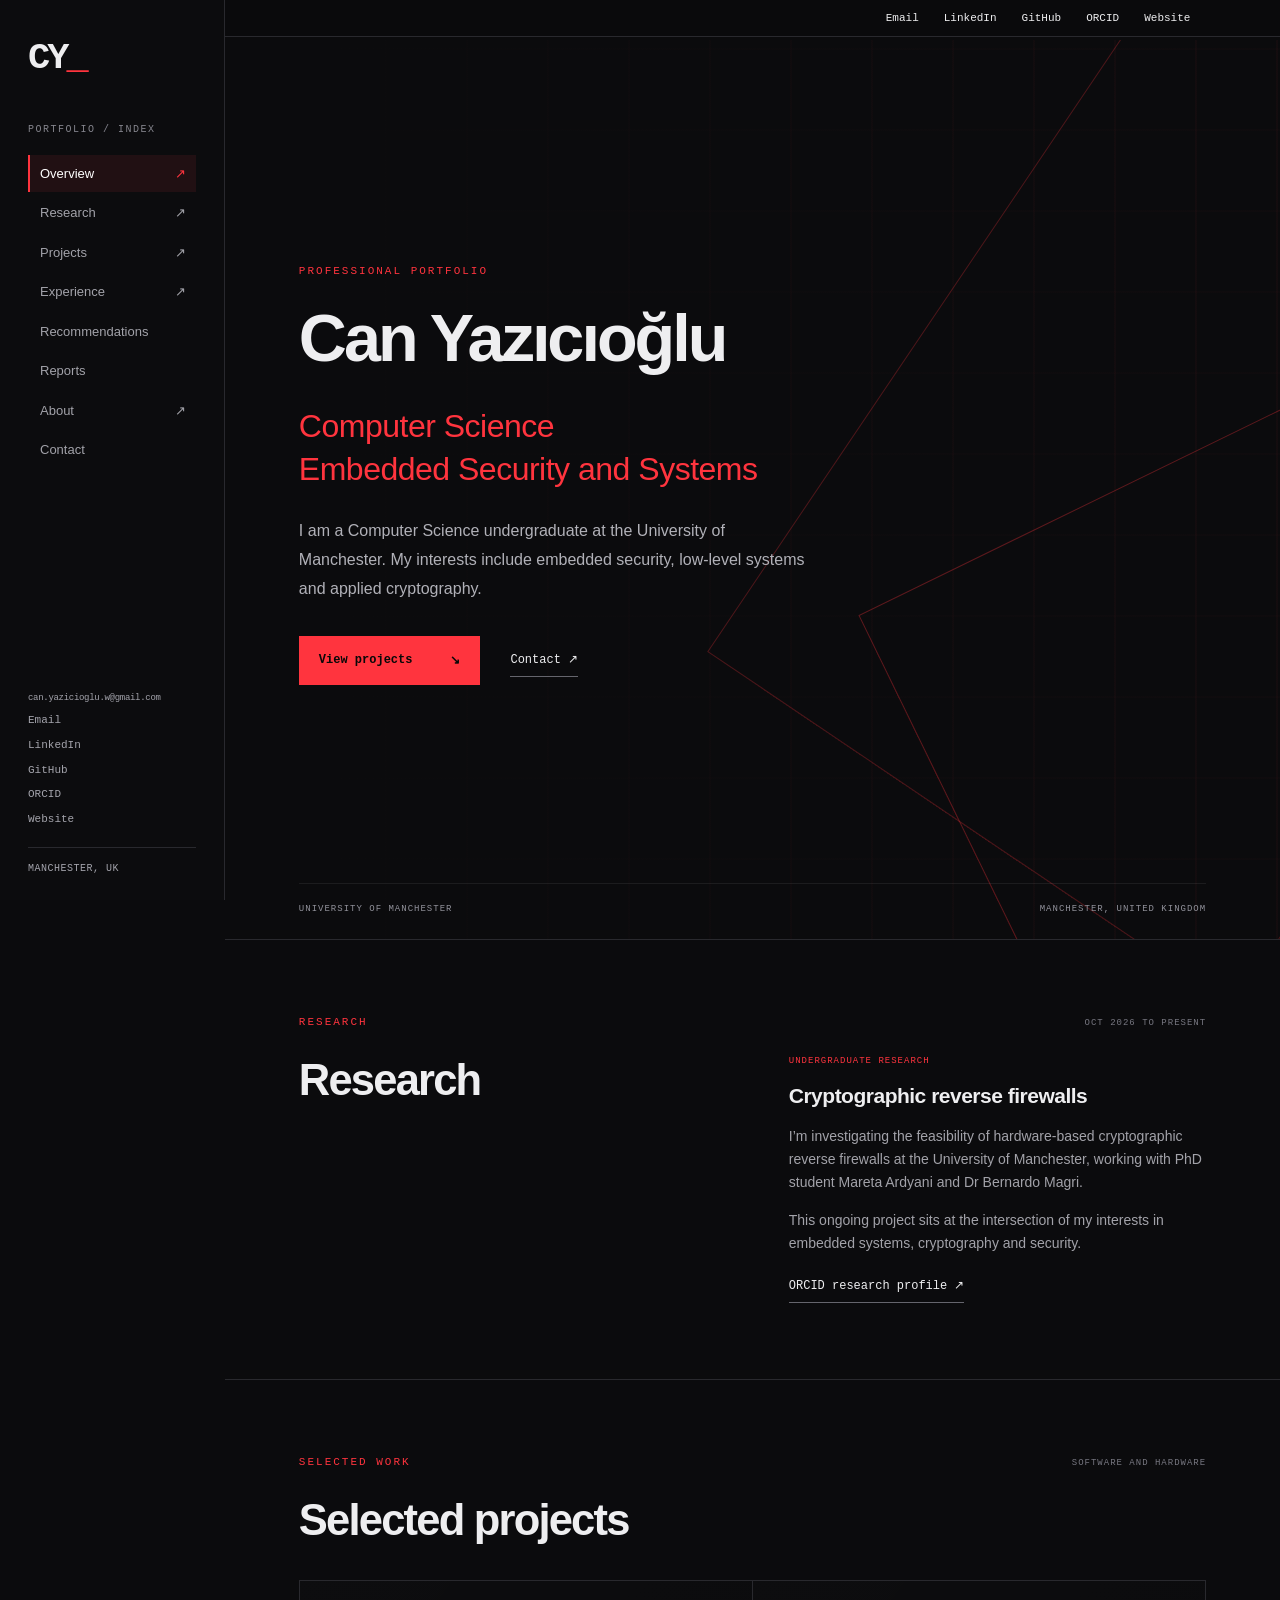
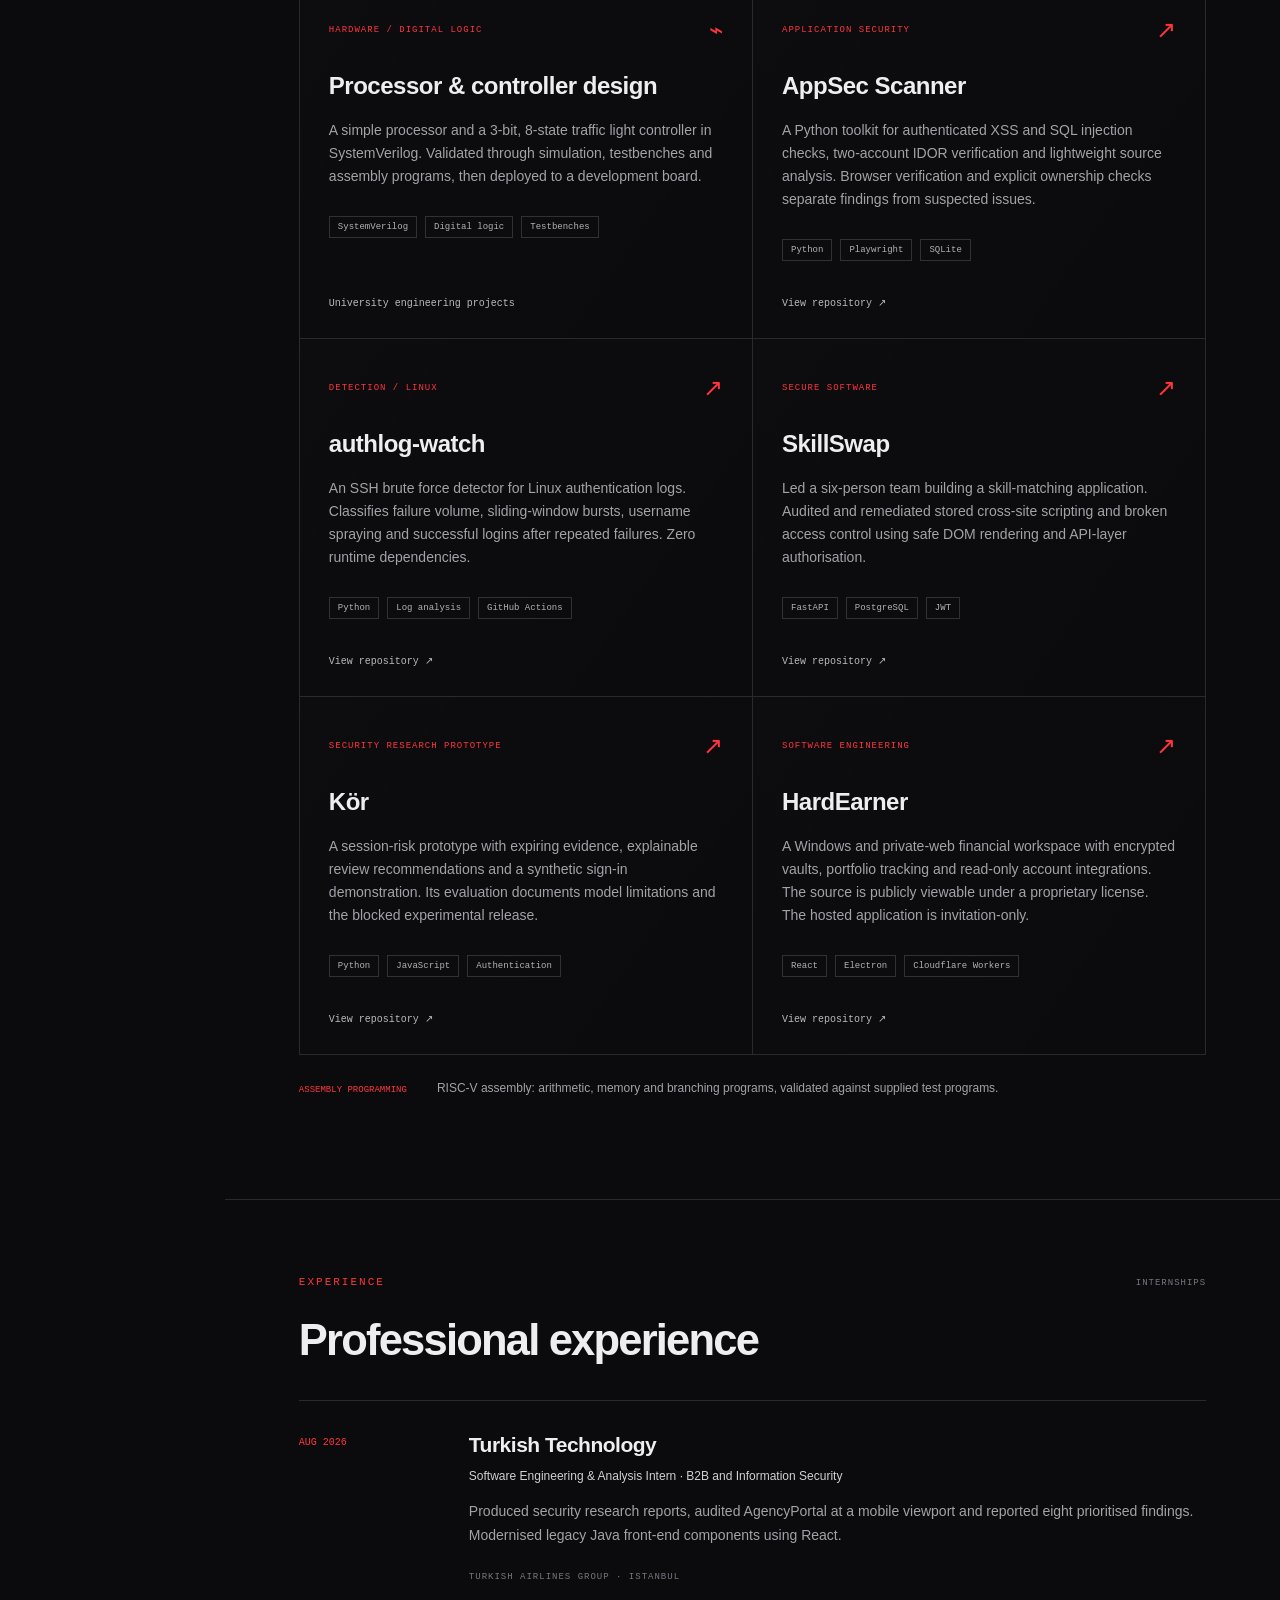
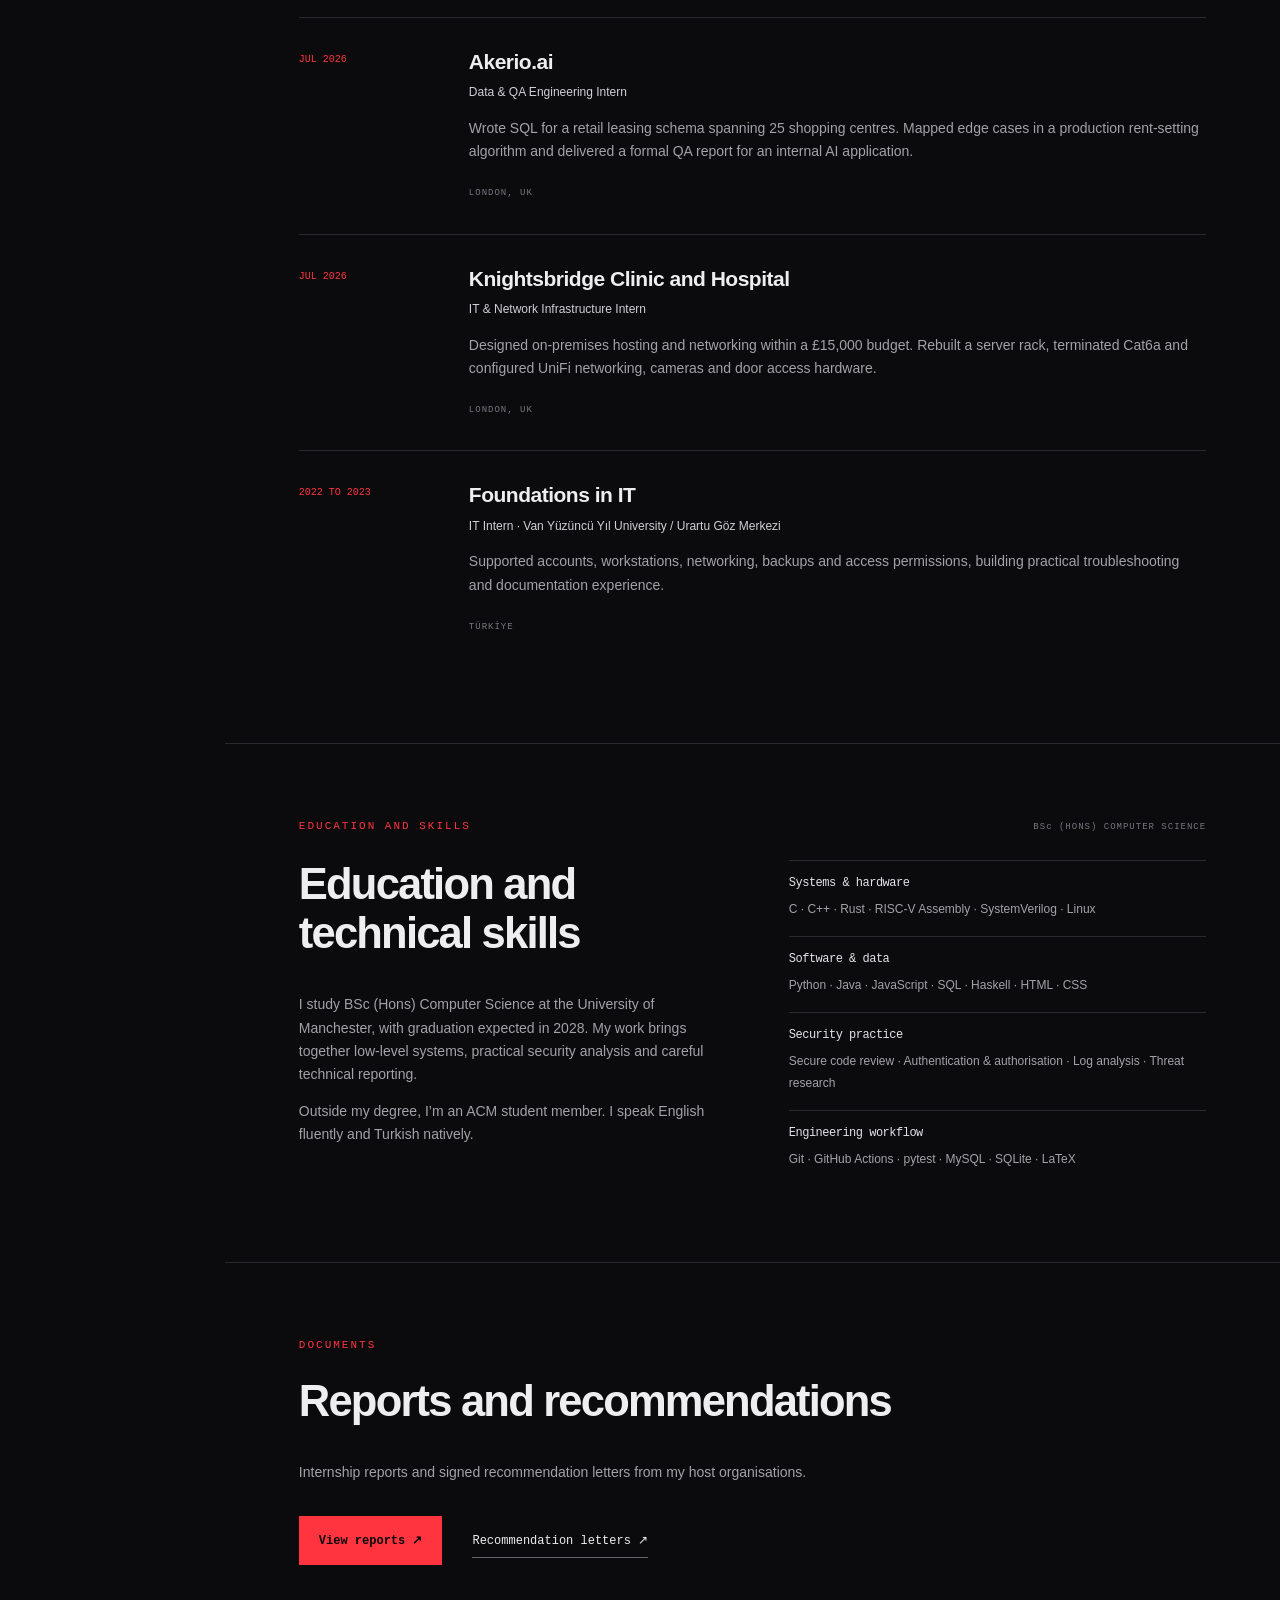
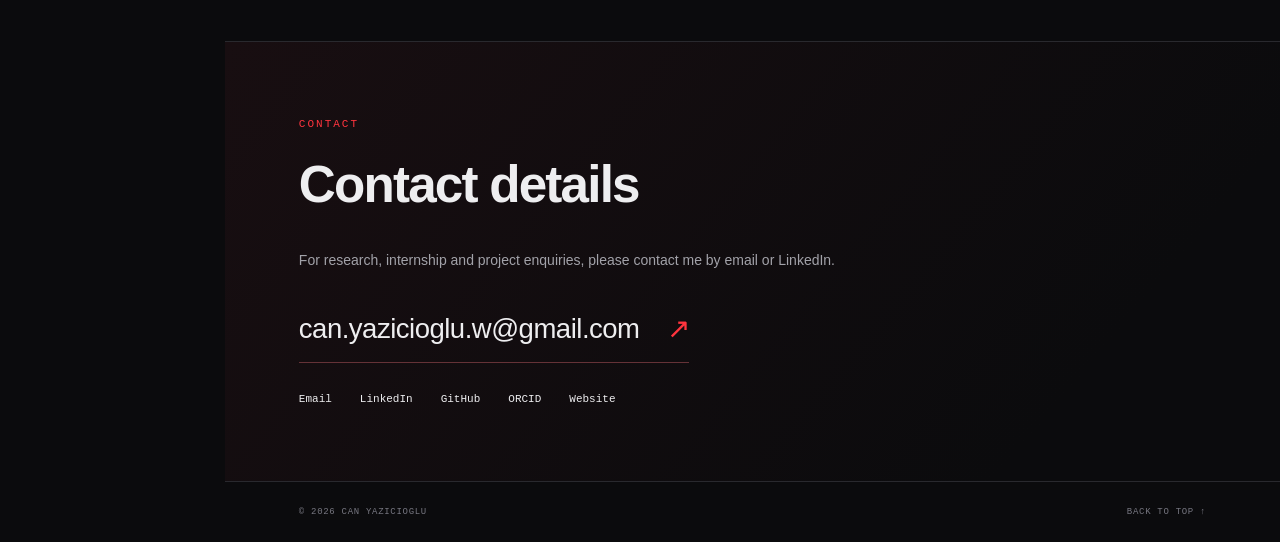
==== site/index.html @ e647d658 "Publish portfolio source with desktop and mobile demonstration" ====
<!doctype html>
<html lang="en"><head><meta charset="utf-8"><meta name="viewport" content="width=device-width,initial-scale=1"><title>Can Yazıcıoğlu | Embedded Security and Systems</title><meta name="description" content="Can Yazıcıoğlu — Computer Science at the University of Manchester. Exploring embedded security, cryptographic reverse firewalls and secure systems."><meta name="theme-color" content="#0b0b0d"><link rel="canonical" href="https://canyazicioglu.com/"><link rel="stylesheet" href="style.css"><script src="script.js" defer></script></head>
<body><a class="skip" href="#main">Skip to content</a><aside class="sidebar"><a class="brand" href="#home" aria-label="Can Yazıcıoğlu home">CY<span>_</span></a><div class="nav-label">PORTFOLIO / INDEX</div><nav aria-label="Main navigation"><a href="#home" class="active">Overview <span>↗</span></a><a href="#research">Research <span>↗</span></a><a href="#projects">Projects <span>↗</span></a><a href="#experience">Experience <span>↗</span></a><a href="/recommendations.html">Recommendations <span>↗</span></a><a href="/reports.html">Reports <span>↗</span></a><a href="#about">About <span>↗</span></a><a href="#contact">Contact <span>↗</span></a></nav><div class="sidebar-bottom"><a class="sidebar-email" href="mailto:can.yazicioglu.w@gmail.com">can.yazicioglu.w@gmail.com</a><a href="mailto:can.yazicioglu.w@gmail.com" title="can.yazicioglu.w@gmail.com">Email</a><a href="https://www.linkedin.com/in/canyaziciogluln/">LinkedIn</a><a href="https://github.com/can-yazicioglu">GitHub</a><a href="https://orcid.org/0009-0002-5685-7479">ORCID</a><a href="https://canyazicioglu.com">Website</a><div class="location">MANCHESTER, UK</div></div></aside><div class="contact-bar" aria-label="Contact and profiles"><a href="mailto:can.yazicioglu.w@gmail.com" title="can.yazicioglu.w@gmail.com">Email</a><a href="https://www.linkedin.com/in/canyaziciogluln/">LinkedIn</a><a href="https://github.com/can-yazicioglu">GitHub</a><a href="https://orcid.org/0009-0002-5685-7479">ORCID</a><a href="https://canyazicioglu.com">Website</a></div>
<main id="main"><section class="hero" id="home"><div class="traces" aria-hidden="true"></div><header><span>CAN YAZICIOGLU</span><span class="header-right">UNIVERSITY OF MANCHESTER</span></header><div class="hero-content"><p class="eyebrow">PROFESSIONAL PORTFOLIO</p><h1>Can Yazıcıoğlu</h1><p class="professional-title">Computer Science<br>Embedded Security and Systems</p><p class="intro">I am a Computer Science undergraduate at the University of Manchester. My interests include embedded security, low-level systems and applied cryptography.</p><div class="actions"><a class="button" href="#projects">View projects <span>↘</span></a><a class="text-link" href="#contact">Contact ↗</a></div></div><div class="hero-foot"><span>UNIVERSITY OF MANCHESTER</span><span>MANCHESTER, UNITED KINGDOM</span></div></section>
<section id="research"><div class="section-heading"><p class="eyebrow">RESEARCH</p><span>OCT 2026 TO PRESENT</span></div><div class="research-layout"><h2>Research</h2><div><p class="tag">UNDERGRADUATE RESEARCH</p><h3>Cryptographic reverse firewalls</h3><p>I’m investigating the feasibility of hardware-based cryptographic reverse firewalls at the University of Manchester, working with PhD student Mareta Ardyani and Dr Bernardo Magri.</p><p>This ongoing project sits at the intersection of my interests in embedded systems, cryptography and security.</p><a class="text-link" href="https://orcid.org/0009-0002-5685-7479">ORCID research profile ↗</a></div></div></section>
<section id="projects"><div class="section-heading"><p class="eyebrow">SELECTED WORK</p><span>SOFTWARE AND HARDWARE</span></div><h2>Selected projects</h2><div class="projects"><article><div class="project-top"><span class="tag">HARDWARE / DIGITAL LOGIC</span><span class="symbol">⌁</span></div><h3>Processor & controller design</h3><p>A simple processor and a 3-bit, 8-state traffic light controller in SystemVerilog. Validated through simulation, testbenches and assembly programs, then deployed to a development board.</p><div class="chips"><span>SystemVerilog</span><span>Digital logic</span><span>Testbenches</span></div><p class="project-note">University engineering projects</p></article><article><div class="project-top"><span class="tag">APPLICATION SECURITY</span><span class="symbol">↗</span></div><h3><a href="https://github.com/can-yazicioglu/appsec-scanner">AppSec Scanner</a></h3><p>A Python toolkit for authenticated XSS and SQL injection checks, two-account IDOR verification and lightweight source analysis. Browser verification and explicit ownership checks separate findings from suspected issues.</p><div class="chips"><span>Python</span><span>Playwright</span><span>SQLite</span></div><a class="project-note" href="https://github.com/can-yazicioglu/appsec-scanner">View repository ↗</a></article><article><div class="project-top"><span class="tag">DETECTION / LINUX</span><span class="symbol">↗</span></div><h3><a href="https://github.com/can-yazicioglu/authlog-watch">authlog-watch</a></h3><p>An SSH brute force detector for Linux authentication logs. Classifies failure volume, sliding-window bursts, username spraying and successful logins after repeated failures. Zero runtime dependencies.</p><div class="chips"><span>Python</span><span>Log analysis</span><span>GitHub Actions</span></div><a class="project-note" href="https://github.com/can-yazicioglu/authlog-watch">View repository ↗</a></article><article><div class="project-top"><span class="tag">SECURE SOFTWARE</span><span class="symbol">↗</span></div><h3><a href="https://github.com/can-yazicioglu/SkillSwap">SkillSwap</a></h3><p>Led a six-person team building a skill-matching application. Audited and remediated stored cross-site scripting and broken access control using safe DOM rendering and API-layer authorisation.</p><div class="chips"><span>FastAPI</span><span>PostgreSQL</span><span>JWT</span></div><a class="project-note" href="https://github.com/can-yazicioglu/SkillSwap">View repository ↗</a></article><article><div class="project-top"><span class="tag">SECURITY RESEARCH PROTOTYPE</span><span class="symbol">↗</span></div><h3><a href="https://github.com/can-yazicioglu/Kor">Kör</a></h3><p>A session-risk prototype with expiring evidence, explainable review recommendations and a synthetic sign-in demonstration. Its evaluation documents model limitations and the blocked experimental release.</p><div class="chips"><span>Python</span><span>JavaScript</span><span>Authentication</span></div><a class="project-note" href="https://github.com/can-yazicioglu/Kor">View repository ↗</a></article><article><div class="project-top"><span class="tag">SOFTWARE ENGINEERING</span><span class="symbol">↗</span></div><h3><a href="https://github.com/can-yazicioglu/HardEarner">HardEarner</a></h3><p>A Windows and private-web financial workspace with encrypted vaults, portfolio tracking and read-only account integrations. The source is publicly viewable under a proprietary license. The hosted application is invitation-only.</p><div class="chips"><span>React</span><span>Electron</span><span>Cloudflare Workers</span></div><a class="project-note" href="https://github.com/can-yazicioglu/HardEarner">View repository ↗</a></article></div><div class="lab-note"><span>ASSEMBLY PROGRAMMING</span><p>RISC-V assembly: arithmetic, memory and branching programs, validated against supplied test programs.</p></div></section>
<section id="experience"><div class="section-heading"><p class="eyebrow">EXPERIENCE</p><span>INTERNSHIPS</span></div><h2>Professional experience</h2><div class="timeline"><article><time>AUG 2026</time><div><h3>Turkish Technology</h3><p class="role">Software Engineering & Analysis Intern · B2B and Information Security</p><p>Produced security research reports, audited AgencyPortal at a mobile viewport and reported eight prioritised findings. Modernised legacy Java front-end components using React.</p><span class="small">TURKISH AIRLINES GROUP · ISTANBUL</span></div></article><article><time>JUL 2026</time><div><h3>Akerio.ai</h3><p class="role">Data & QA Engineering Intern</p><p>Wrote SQL for a retail leasing schema spanning 25 shopping centres. Mapped edge cases in a production rent-setting algorithm and delivered a formal QA report for an internal AI application.</p><span class="small">LONDON, UK</span></div></article><article><time>JUL 2026</time><div><h3>Knightsbridge Clinic and Hospital</h3><p class="role">IT & Network Infrastructure Intern</p><p>Designed on-premises hosting and networking within a £15,000 budget. Rebuilt a server rack, terminated Cat6a and configured UniFi networking, cameras and door access hardware.</p><span class="small">LONDON, UK</span></div></article><article><time>2022 TO 2023</time><div><h3>Foundations in IT</h3><p class="role">IT Intern · Van Yüzüncü Yıl University / Urartu Göz Merkezi</p><p>Supported accounts, workstations, networking, backups and access permissions, building practical troubleshooting and documentation experience.</p><span class="small">TÜRKİYE</span></div></article></div></section>
<section id="about"><div class="section-heading"><p class="eyebrow">EDUCATION AND SKILLS</p><span>BSc (HONS) COMPUTER SCIENCE</span></div><div class="research-layout"><div><h2>Education and<br>technical skills</h2><p>I study BSc (Hons) Computer Science at the University of Manchester, with graduation expected in 2028. My work brings together low-level systems, practical security analysis and careful technical reporting.</p><p>Outside my degree, I’m an ACM student member. I speak English fluently and Turkish natively.</p></div><div class="toolkit"><div><h3>Systems & hardware</h3><p>C · C++ · Rust · RISC-V Assembly · SystemVerilog · Linux</p></div><div><h3>Software & data</h3><p>Python · Java · JavaScript · SQL · Haskell · HTML · CSS</p></div><div><h3>Security practice</h3><p>Secure code review · Authentication & authorisation · Log analysis · Threat research</p></div><div><h3>Engineering workflow</h3><p>Git · GitHub Actions · pytest · MySQL · SQLite · LaTeX</p></div></div></div></section>
<section id="documents"><p class="eyebrow">DOCUMENTS</p><h2>Reports and recommendations</h2><p>Internship reports and signed recommendation letters from my host organisations.</p><div class="actions"><a class="button" href="/reports.html">View reports ↗</a><a class="text-link" href="/recommendations.html">Recommendation letters ↗</a></div></section><section id="contact"><p class="eyebrow">CONTACT</p><h2>Contact details</h2><p>For research, internship and project enquiries, please contact me by email or LinkedIn.</p><a class="email" href="mailto:can.yazicioglu.w@gmail.com">can.yazicioglu.w@gmail.com <span>↗</span></a><div class="contact-links"><a href="mailto:can.yazicioglu.w@gmail.com" title="can.yazicioglu.w@gmail.com">Email</a><a href="https://www.linkedin.com/in/canyaziciogluln/">LinkedIn</a><a href="https://github.com/can-yazicioglu">GitHub</a><a href="https://orcid.org/0009-0002-5685-7479">ORCID</a><a href="https://canyazicioglu.com">Website</a></div></section><footer><span>© <span id="year">2026</span> CAN YAZICIOGLU</span><a href="#home">BACK TO TOP ↑</a></footer></main></body></html>
---- site/style.css ----
:root{--bg:#0b0b0d;--panel:#101012;--red:#ff343e;--text:#eeeef0;--muted:#a2a2a9;--line:#29292e;--mono:ui-monospace,SFMono-Regular,Consolas,'Liberation Mono',monospace}*{box-sizing:border-box}html{scroll-behavior:smooth;scroll-padding-top:28px}body{margin:0;background:var(--bg);color:var(--text);font-family:Arial,Helvetica,sans-serif;line-height:1.65}a{color:inherit;text-decoration:none}a:focus-visible{outline:2px solid var(--red);outline-offset:6px}::selection{background:var(--red);color:#fff}.skip{position:fixed;top:-100px;z-index:30;background:var(--red);padding:12px}.skip:focus{top:0}.sidebar{position:fixed;inset:0 auto 0 0;width:225px;border-right:1px solid var(--line);padding:40px 28px 26px;display:flex;flex-direction:column;background:#0c0c0e;z-index:10}.brand{font-family:var(--mono);font-size:37px;font-weight:800;letter-spacing:-3px}.brand span{color:var(--red)}.nav-label{font:10px var(--mono);letter-spacing:1.5px;color:#85858d;margin:68px 0 20px}nav{display:grid;gap:7px}nav a{display:flex;justify-content:space-between;font-size:13px;color:var(--muted);padding:10px 12px;border-left:2px solid transparent}nav a span{opacity:0}nav a:hover,nav a.active{background:#211013;border-left-color:var(--red);color:#fff}nav a.active span,nav a:hover span{opacity:1;color:var(--red)}.sidebar-bottom{margin-top:auto;display:grid;gap:5px;font:11px/1.8 var(--mono);color:#a4a4ac}.sidebar-bottom a:hover{color:var(--red)}.location{border-top:1px solid var(--line);margin-top:23px;padding-top:22px;font-size:10px;letter-spacing:.5px}.location i{display:inline-block;width:5px;height:5px;background:var(--red);margin-right:7px}.location span{color:#66666e;font-size:9px;margin-left:12px}main{margin-left:225px}section{padding:76px 7%;border-bottom:1px solid var(--line);scroll-margin-top:0}.hero{position:relative;min-height:760px;height:100svh;max-height:1100px;overflow:hidden;padding-top:27px;padding-bottom:25px;display:flex;flex-direction:column}.hero header,.hero-foot{display:flex;justify-content:space-between;font:10px var(--mono);letter-spacing:1px;color:#92929b;position:relative;z-index:1}.hero header{padding-bottom:23px;border-bottom:1px solid #ffffff12}.hero-content{position:relative;z-index:1;margin:auto 0;padding:50px 0}.eyebrow{font:11px var(--mono);letter-spacing:2px;color:var(--red);margin:0 0 26px}.dash{display:inline-block;vertical-align:middle;width:27px;height:1px;background:var(--red);margin-right:10px}h1{font-size:clamp(60px,6.6vw,110px);letter-spacing:-.065em;line-height:.99;font-weight:700;margin:0 0 30px}h1 em{font-style:normal;color:var(--red)}.intro{font-size:16px;max-width:510px;color:#b1b1b8;line-height:1.8}.actions{display:flex;align-items:center;gap:30px;margin-top:32px}.button{background:var(--red);color:#080808;font:12px var(--mono);padding:17px 20px;font-weight:700;display:inline-flex;gap:38px}.button:hover{background:#ff636b}.text-link{font:12px var(--mono);display:inline-block;padding:9px 0;border-bottom:1px solid #65656d}.text-link:hover{color:var(--red);border-color:var(--red)}.traces{position:absolute;inset:0;pointer-events:none;background:linear-gradient(90deg,#0b0b0d 10%,transparent 95%),repeating-linear-gradient(90deg,transparent 0,transparent 79px,#ff343e12 80px,transparent 81px),repeating-linear-gradient(0deg,transparent 0,transparent 79px,#ff343e08 80px,transparent 81px)}.traces:before,.traces:after{content:'';position:absolute;width:60%;height:110%;right:-27%;top:-13%;border:1px solid #ff343e44;transform:rotate(34deg);box-shadow:20px 0 0 #ff343e0c,40px 0 0 #ff343e18,60px 0 0 #ff343e0c,80px 0 0 #ff343e12,100px 0 0 #ff343e09}.traces:after{right:-34%;top:38%;height:80%;transform:rotate(64deg);border-color:#ff343e55}.hero-foot{padding-top:20px;border-top:1px solid #ffffff12;font-size:9px}.section-heading{display:flex;justify-content:space-between;gap:20px;align-items:baseline;margin-bottom:28px}.section-heading .eyebrow{margin:0}.section-heading>span{font:9px var(--mono);color:#777781;letter-spacing:1px}h2{font-size:clamp(32px,3.4vw,52px);line-height:1.13;letter-spacing:-1.8px;margin:0 0 35px}h2>span:not(.red){color:#92929b}h3{font-size:21px;line-height:1.3;letter-spacing:-.5px;margin:16px 0}p{color:var(--muted);font-size:14px}p:last-child{margin-bottom:0}.red{color:var(--red)}.research-layout{display:grid;grid-template-columns:1fr 1fr;gap:8%}.tag{font:9px var(--mono);letter-spacing:1px;color:var(--red);margin:0}.projects{display:grid;grid-template-columns:1fr 1fr;border-top:1px solid var(--line);border-left:1px solid var(--line)}.projects article{padding:29px;border-bottom:1px solid var(--line);border-right:1px solid var(--line);display:flex;flex-direction:column;background:linear-gradient(125deg,#ffffff02,transparent)}.projects article:hover{background:#151114}.project-top{display:flex;align-items:center;justify-content:space-between}.symbol{color:var(--red);font-size:24px}.projects h3{font-size:24px;margin:20px 0 4px}.projects h3 a:hover{color:var(--red)}.chips{display:flex;flex-wrap:wrap;gap:8px;margin:14px 0 26px}.chips span{font:9px var(--mono);border:1px solid #303036;padding:5px 8px;color:#b1b1b9}.project-note{font:10px var(--mono);color:#b9b9c1;margin-top:auto;padding-top:10px}.lab-note{display:flex;gap:30px;padding:24px 0}.lab-note span{font:9px var(--mono);color:var(--red);white-space:nowrap;padding-top:6px}.lab-note p{margin:0;font-size:12px}.timeline article{display:grid;grid-template-columns:140px 1fr;border-top:1px solid var(--line);padding:30px 0;gap:30px}.timeline time{font:10px var(--mono);color:var(--red);padding-top:6px}.timeline h3{margin:0}.role{color:#d0d0d5;font-size:12px;margin:8px 0}.small{font:9px var(--mono);color:#777781;letter-spacing:1px}.toolkit>div{border-top:1px solid var(--line);padding:15px 0}.toolkit h3{font:12px var(--mono);margin:0;color:#e3e3e9}.toolkit p{font-size:12px;line-height:1.9;margin:8px 0 0}#contact{background:linear-gradient(130deg,#180e11,transparent 80%)}#contact h2{font-size:clamp(32px,4vw,62px)}.email{font-size:clamp(15px,2.15vw,30px);border-bottom:1px solid #653237;display:inline-block;margin:20px 0 30px;padding-bottom:10px;letter-spacing:-.5px}.email span{color:var(--red);margin-left:20px}.contact-links{display:flex;gap:28px;font:11px var(--mono)}.contact-links a:hover{color:var(--red)}footer{padding:25px 7%;display:flex;justify-content:space-between;font:9px var(--mono);color:#777781;letter-spacing:.7px}@media(min-width:1600px){section{padding-left:10%;padding-right:10%}}@media(max-width:1000px){.sidebar{width:185px;padding:30px 20px}main{margin-left:185px}section{padding:60px 6%}.header-right{display:none}h1{font-size:76px}.research-layout{gap:30px}.projects article{padding:22px}.timeline article{grid-template-columns:100px 1fr}.section-heading>span{display:none}}@media(max-width:700px){html{scroll-padding-top:105px}.sidebar{position:sticky;top:0;width:100%;height:auto;padding:12px 18px;border-right:0;border-bottom:1px solid var(--line)}.brand{font-size:25px;width:max-content;line-height:1.2}.nav-label,.sidebar-bottom{display:none}nav{display:flex;gap:16px;overflow-x:auto;margin-top:10px}nav a{font:10px var(--mono);padding:6px 0;white-space:nowrap;border-left:0;border-bottom:1px solid transparent}nav a.active,nav a:hover{border-left:0;background:none;border-bottom-color:var(--red)}nav a span{display:none}main{margin:0}section{padding:48px 22px}.hero{min-height:650px;height:calc(100svh - 90px);padding-top:20px}h1{font-size:clamp(54px,12vw,80px)}.hero-content{padding:35px 0}.intro{font-size:14px}.hero header{font-size:8px}.hero-foot{font-size:7px;letter-spacing:0}.actions{gap:22px}.button{font-size:10px;gap:20px}.text-link{font-size:10px}.research-layout,.projects{grid-template-columns:1fr}.projects article{padding:25px}.timeline article{grid-template-columns:1fr;gap:12px}.lab-note{display:block}.lab-note p{margin-top:12px}.email{font-size:16px}.email span{margin-left:4px}h2{font-size:35px}.section-heading{margin-bottom:22px}.eyebrow{font-size:10px}.contact-links{gap:24px}footer{padding:22px;font-size:7px}.traces:before{right:-40%}}@media(prefers-reduced-motion:reduce){html{scroll-behavior:auto}}
@media(max-width:700px){nav{gap:0;justify-content:space-between;overflow:visible}nav a{font-size:9px}.hero{min-height:650px}}

/* Professional typography and persistent contact access. */
h1{font-size:clamp(48px,5.2vw,84px);letter-spacing:-.045em;line-height:1.08}.professional-title{font-size:clamp(22px,2.5vw,36px);line-height:1.35;color:var(--red);margin:20px 0 26px;letter-spacing:-.5px}.hero{min-height:680px}.hero-content{padding:40px 0}.nav-label{margin-top:35px}.sidebar{padding-top:28px;padding-bottom:22px;overflow-y:auto}nav{gap:2px}nav a{padding:8px 10px}.sidebar-bottom{padding-top:22px}.sidebar-email{font-size:9px;letter-spacing:-.3px}.sidebar-bottom>.location{margin-top:12px;padding-top:12px}.contact-bar{position:fixed;top:0;left:225px;right:0;z-index:20;display:flex;justify-content:flex-end;gap:25px;background:#0b0b0df5;border-bottom:1px solid var(--line);padding:12px 7%;font:11px var(--mono)}.contact-bar a:hover{color:var(--red)}main{padding-top:40px}html{scroll-padding-top:60px}.hero header{display:none}.contact-links{flex-wrap:wrap}.document-intro{max-width:760px}.document-list{display:grid;gap:0;border-top:1px solid var(--line);margin-top:35px}.document-row{padding:26px 0;border-bottom:1px solid var(--line)}.document-row h2{font-size:23px;letter-spacing:-.5px;margin:0 0 10px}.document-row p{margin:0 0 14px}.document-links{display:flex;gap:24px;flex-wrap:wrap}.page-title{font-size:clamp(40px,4.8vw,70px);margin-bottom:24px}.page-section{min-height:calc(100svh - 110px)}
@media(max-width:1000px){.contact-bar{left:185px}.sidebar-email{font-size:8px}}
@media(max-width:700px){.contact-bar{left:0;top:auto;bottom:0;justify-content:space-between;gap:0;padding:16px 18px;border-top:1px solid var(--line);border-bottom:0;font-size:10px}main{padding-top:0;padding-bottom:48px}nav{flex-wrap:wrap;justify-content:flex-start;gap:2px 17px}nav a{font-size:10px;padding:5px 0}.sidebar{padding:12px 18px;overflow:visible}.hero{height:auto;min-height:600px}.hero-content{padding:50px 0}h1{font-size:46px}.professional-title{font-size:25px}.hero-foot{gap:16px;line-height:1.8}.page-section{padding-top:40px}.page-title{font-size:40px}html{scroll-padding-top:125px}}
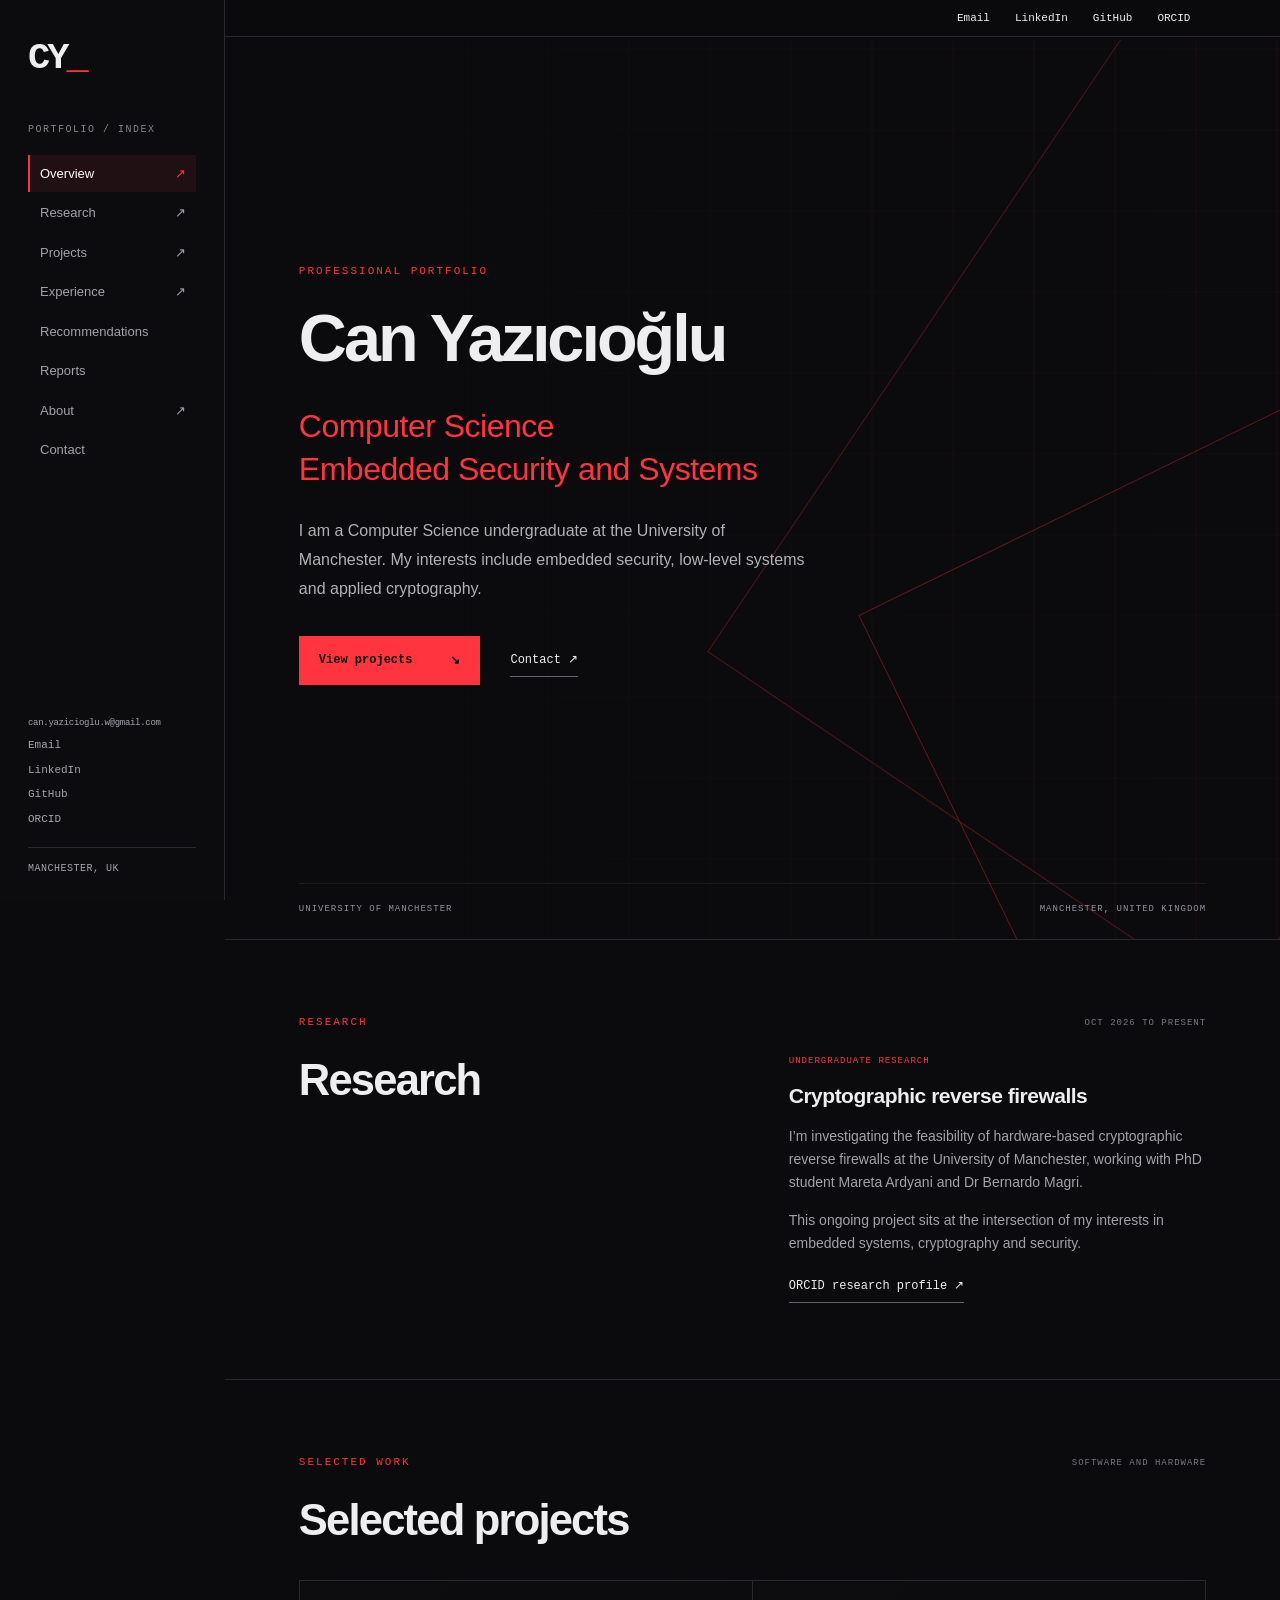
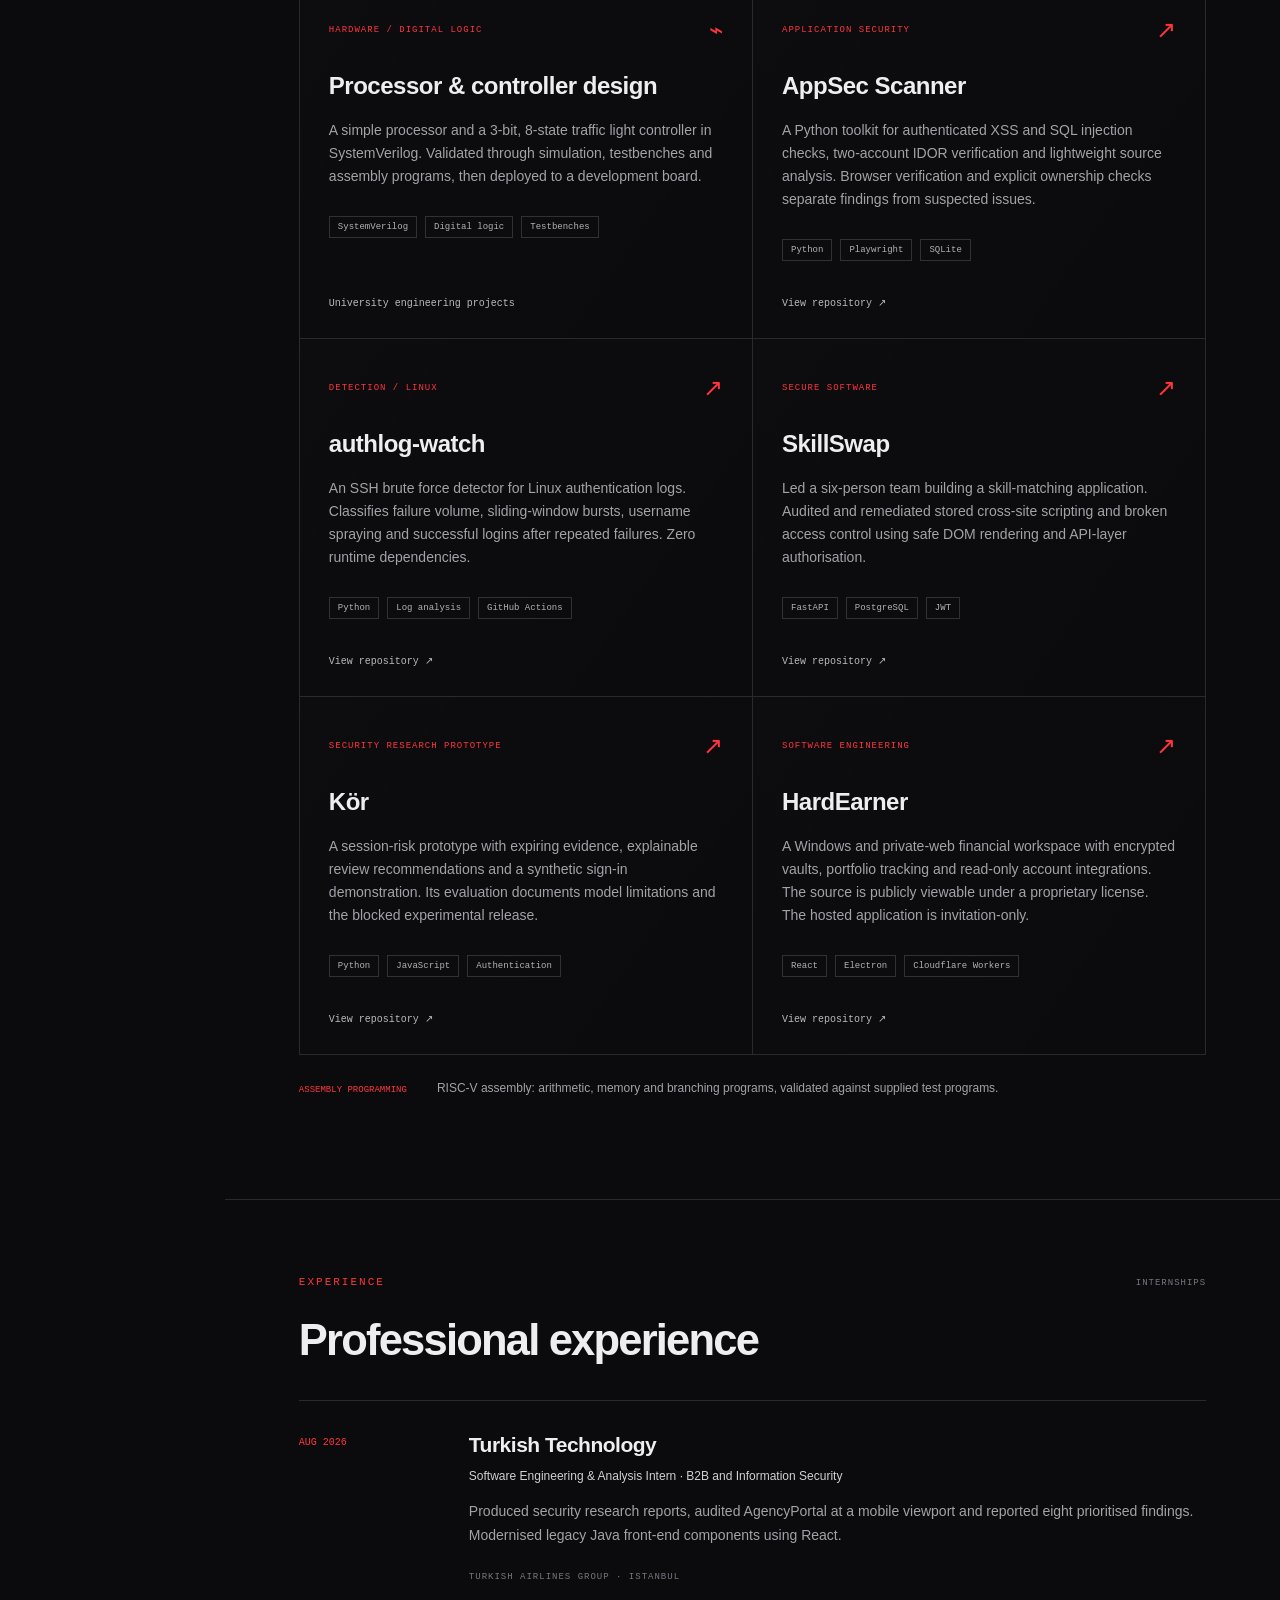
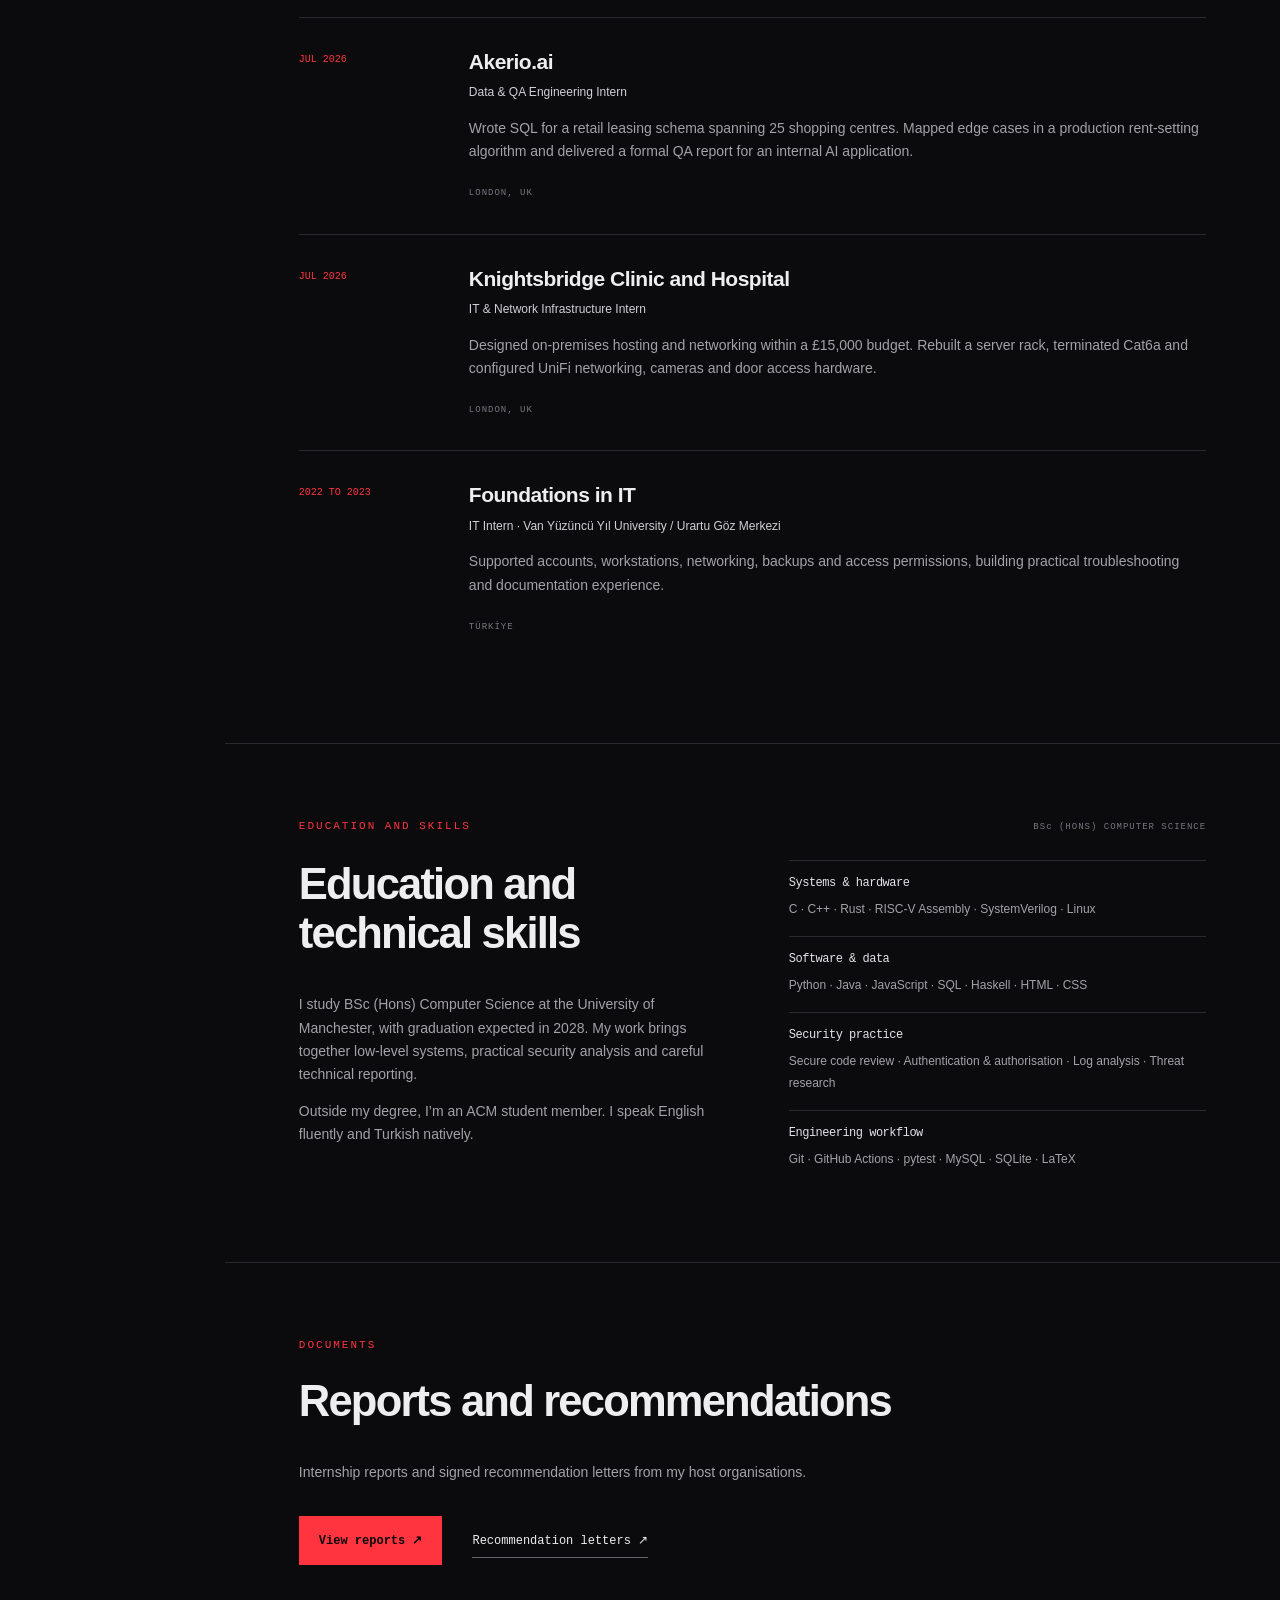
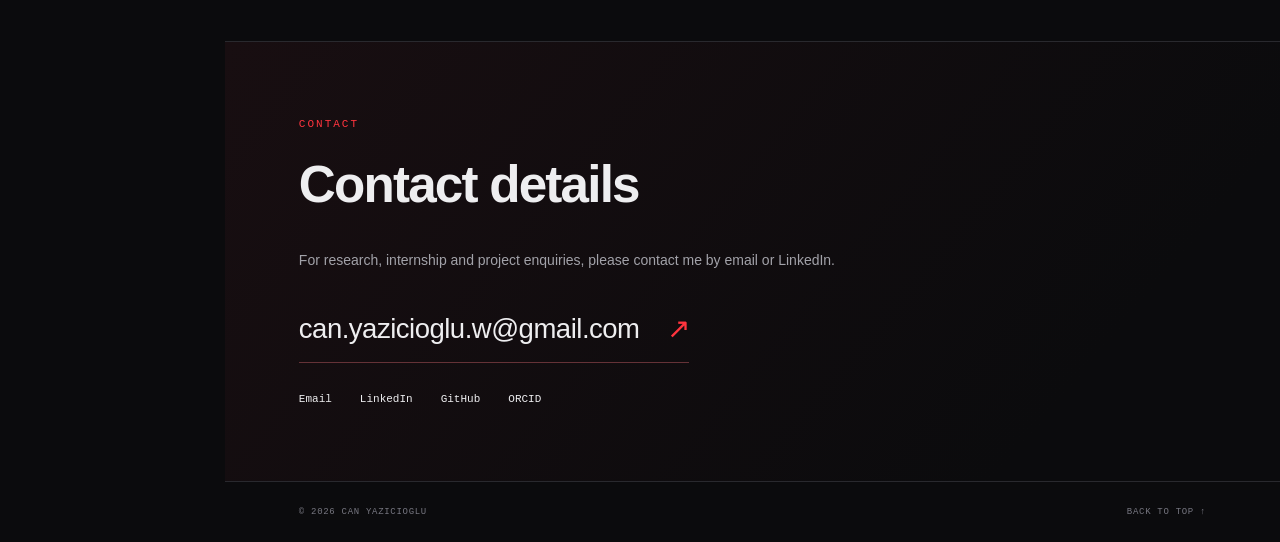
==== commit daa01298: "Remove website self-links and refresh responsive demonstrations" ====
--- a/site/index.html
+++ b/site/index.html
@@ -1,9 +1,9 @@
 <!doctype html>
 <html lang="en"><head><meta charset="utf-8"><meta name="viewport" content="width=device-width,initial-scale=1"><title>Can Yazıcıoğlu | Embedded Security and Systems</title><meta name="description" content="Can Yazıcıoğlu — Computer Science at the University of Manchester. Exploring embedded security, cryptographic reverse firewalls and secure systems."><meta name="theme-color" content="#0b0b0d"><link rel="canonical" href="https://canyazicioglu.com/"><link rel="stylesheet" href="style.css"><script src="script.js" defer></script></head>
-<body><a class="skip" href="#main">Skip to content</a><aside class="sidebar"><a class="brand" href="#home" aria-label="Can Yazıcıoğlu home">CY<span>_</span></a><div class="nav-label">PORTFOLIO / INDEX</div><nav aria-label="Main navigation"><a href="#home" class="active">Overview <span>↗</span></a><a href="#research">Research <span>↗</span></a><a href="#projects">Projects <span>↗</span></a><a href="#experience">Experience <span>↗</span></a><a href="/recommendations.html">Recommendations <span>↗</span></a><a href="/reports.html">Reports <span>↗</span></a><a href="#about">About <span>↗</span></a><a href="#contact">Contact <span>↗</span></a></nav><div class="sidebar-bottom"><a class="sidebar-email" href="mailto:can.yazicioglu.w@gmail.com">can.yazicioglu.w@gmail.com</a><a href="mailto:can.yazicioglu.w@gmail.com" title="can.yazicioglu.w@gmail.com">Email</a><a href="https://www.linkedin.com/in/canyaziciogluln/">LinkedIn</a><a href="https://github.com/can-yazicioglu">GitHub</a><a href="https://orcid.org/0009-0002-5685-7479">ORCID</a><a href="https://canyazicioglu.com">Website</a><div class="location">MANCHESTER, UK</div></div></aside><div class="contact-bar" aria-label="Contact and profiles"><a href="mailto:can.yazicioglu.w@gmail.com" title="can.yazicioglu.w@gmail.com">Email</a><a href="https://www.linkedin.com/in/canyaziciogluln/">LinkedIn</a><a href="https://github.com/can-yazicioglu">GitHub</a><a href="https://orcid.org/0009-0002-5685-7479">ORCID</a><a href="https://canyazicioglu.com">Website</a></div>
+<body><a class="skip" href="#main">Skip to content</a><aside class="sidebar"><a class="brand" href="#home" aria-label="Can Yazıcıoğlu home">CY<span>_</span></a><div class="nav-label">PORTFOLIO / INDEX</div><nav aria-label="Main navigation"><a href="#home" class="active">Overview <span>↗</span></a><a href="#research">Research <span>↗</span></a><a href="#projects">Projects <span>↗</span></a><a href="#experience">Experience <span>↗</span></a><a href="/recommendations.html">Recommendations <span>↗</span></a><a href="/reports.html">Reports <span>↗</span></a><a href="#about">About <span>↗</span></a><a href="#contact">Contact <span>↗</span></a></nav><div class="sidebar-bottom"><a class="sidebar-email" href="mailto:can.yazicioglu.w@gmail.com">can.yazicioglu.w@gmail.com</a><a href="mailto:can.yazicioglu.w@gmail.com" title="can.yazicioglu.w@gmail.com">Email</a><a href="https://www.linkedin.com/in/canyaziciogluln/">LinkedIn</a><a href="https://github.com/can-yazicioglu">GitHub</a><a href="https://orcid.org/0009-0002-5685-7479">ORCID</a><div class="location">MANCHESTER, UK</div></div></aside><div class="contact-bar" aria-label="Contact and profiles"><a href="mailto:can.yazicioglu.w@gmail.com" title="can.yazicioglu.w@gmail.com">Email</a><a href="https://www.linkedin.com/in/canyaziciogluln/">LinkedIn</a><a href="https://github.com/can-yazicioglu">GitHub</a><a href="https://orcid.org/0009-0002-5685-7479">ORCID</a></div>
 <main id="main"><section class="hero" id="home"><div class="traces" aria-hidden="true"></div><header><span>CAN YAZICIOGLU</span><span class="header-right">UNIVERSITY OF MANCHESTER</span></header><div class="hero-content"><p class="eyebrow">PROFESSIONAL PORTFOLIO</p><h1>Can Yazıcıoğlu</h1><p class="professional-title">Computer Science<br>Embedded Security and Systems</p><p class="intro">I am a Computer Science undergraduate at the University of Manchester. My interests include embedded security, low-level systems and applied cryptography.</p><div class="actions"><a class="button" href="#projects">View projects <span>↘</span></a><a class="text-link" href="#contact">Contact ↗</a></div></div><div class="hero-foot"><span>UNIVERSITY OF MANCHESTER</span><span>MANCHESTER, UNITED KINGDOM</span></div></section>
 <section id="research"><div class="section-heading"><p class="eyebrow">RESEARCH</p><span>OCT 2026 TO PRESENT</span></div><div class="research-layout"><h2>Research</h2><div><p class="tag">UNDERGRADUATE RESEARCH</p><h3>Cryptographic reverse firewalls</h3><p>I’m investigating the feasibility of hardware-based cryptographic reverse firewalls at the University of Manchester, working with PhD student Mareta Ardyani and Dr Bernardo Magri.</p><p>This ongoing project sits at the intersection of my interests in embedded systems, cryptography and security.</p><a class="text-link" href="https://orcid.org/0009-0002-5685-7479">ORCID research profile ↗</a></div></div></section>
 <section id="projects"><div class="section-heading"><p class="eyebrow">SELECTED WORK</p><span>SOFTWARE AND HARDWARE</span></div><h2>Selected projects</h2><div class="projects"><article><div class="project-top"><span class="tag">HARDWARE / DIGITAL LOGIC</span><span class="symbol">⌁</span></div><h3>Processor & controller design</h3><p>A simple processor and a 3-bit, 8-state traffic light controller in SystemVerilog. Validated through simulation, testbenches and assembly programs, then deployed to a development board.</p><div class="chips"><span>SystemVerilog</span><span>Digital logic</span><span>Testbenches</span></div><p class="project-note">University engineering projects</p></article><article><div class="project-top"><span class="tag">APPLICATION SECURITY</span><span class="symbol">↗</span></div><h3><a href="https://github.com/can-yazicioglu/appsec-scanner">AppSec Scanner</a></h3><p>A Python toolkit for authenticated XSS and SQL injection checks, two-account IDOR verification and lightweight source analysis. Browser verification and explicit ownership checks separate findings from suspected issues.</p><div class="chips"><span>Python</span><span>Playwright</span><span>SQLite</span></div><a class="project-note" href="https://github.com/can-yazicioglu/appsec-scanner">View repository ↗</a></article><article><div class="project-top"><span class="tag">DETECTION / LINUX</span><span class="symbol">↗</span></div><h3><a href="https://github.com/can-yazicioglu/authlog-watch">authlog-watch</a></h3><p>An SSH brute force detector for Linux authentication logs. Classifies failure volume, sliding-window bursts, username spraying and successful logins after repeated failures. Zero runtime dependencies.</p><div class="chips"><span>Python</span><span>Log analysis</span><span>GitHub Actions</span></div><a class="project-note" href="https://github.com/can-yazicioglu/authlog-watch">View repository ↗</a></article><article><div class="project-top"><span class="tag">SECURE SOFTWARE</span><span class="symbol">↗</span></div><h3><a href="https://github.com/can-yazicioglu/SkillSwap">SkillSwap</a></h3><p>Led a six-person team building a skill-matching application. Audited and remediated stored cross-site scripting and broken access control using safe DOM rendering and API-layer authorisation.</p><div class="chips"><span>FastAPI</span><span>PostgreSQL</span><span>JWT</span></div><a class="project-note" href="https://github.com/can-yazicioglu/SkillSwap">View repository ↗</a></article><article><div class="project-top"><span class="tag">SECURITY RESEARCH PROTOTYPE</span><span class="symbol">↗</span></div><h3><a href="https://github.com/can-yazicioglu/Kor">Kör</a></h3><p>A session-risk prototype with expiring evidence, explainable review recommendations and a synthetic sign-in demonstration. Its evaluation documents model limitations and the blocked experimental release.</p><div class="chips"><span>Python</span><span>JavaScript</span><span>Authentication</span></div><a class="project-note" href="https://github.com/can-yazicioglu/Kor">View repository ↗</a></article><article><div class="project-top"><span class="tag">SOFTWARE ENGINEERING</span><span class="symbol">↗</span></div><h3><a href="https://github.com/can-yazicioglu/HardEarner">HardEarner</a></h3><p>A Windows and private-web financial workspace with encrypted vaults, portfolio tracking and read-only account integrations. The source is publicly viewable under a proprietary license. The hosted application is invitation-only.</p><div class="chips"><span>React</span><span>Electron</span><span>Cloudflare Workers</span></div><a class="project-note" href="https://github.com/can-yazicioglu/HardEarner">View repository ↗</a></article></div><div class="lab-note"><span>ASSEMBLY PROGRAMMING</span><p>RISC-V assembly: arithmetic, memory and branching programs, validated against supplied test programs.</p></div></section>
 <section id="experience"><div class="section-heading"><p class="eyebrow">EXPERIENCE</p><span>INTERNSHIPS</span></div><h2>Professional experience</h2><div class="timeline"><article><time>AUG 2026</time><div><h3>Turkish Technology</h3><p class="role">Software Engineering & Analysis Intern · B2B and Information Security</p><p>Produced security research reports, audited AgencyPortal at a mobile viewport and reported eight prioritised findings. Modernised legacy Java front-end components using React.</p><span class="small">TURKISH AIRLINES GROUP · ISTANBUL</span></div></article><article><time>JUL 2026</time><div><h3>Akerio.ai</h3><p class="role">Data & QA Engineering Intern</p><p>Wrote SQL for a retail leasing schema spanning 25 shopping centres. Mapped edge cases in a production rent-setting algorithm and delivered a formal QA report for an internal AI application.</p><span class="small">LONDON, UK</span></div></article><article><time>JUL 2026</time><div><h3>Knightsbridge Clinic and Hospital</h3><p class="role">IT & Network Infrastructure Intern</p><p>Designed on-premises hosting and networking within a £15,000 budget. Rebuilt a server rack, terminated Cat6a and configured UniFi networking, cameras and door access hardware.</p><span class="small">LONDON, UK</span></div></article><article><time>2022 TO 2023</time><div><h3>Foundations in IT</h3><p class="role">IT Intern · Van Yüzüncü Yıl University / Urartu Göz Merkezi</p><p>Supported accounts, workstations, networking, backups and access permissions, building practical troubleshooting and documentation experience.</p><span class="small">TÜRKİYE</span></div></article></div></section>
 <section id="about"><div class="section-heading"><p class="eyebrow">EDUCATION AND SKILLS</p><span>BSc (HONS) COMPUTER SCIENCE</span></div><div class="research-layout"><div><h2>Education and<br>technical skills</h2><p>I study BSc (Hons) Computer Science at the University of Manchester, with graduation expected in 2028. My work brings together low-level systems, practical security analysis and careful technical reporting.</p><p>Outside my degree, I’m an ACM student member. I speak English fluently and Turkish natively.</p></div><div class="toolkit"><div><h3>Systems & hardware</h3><p>C · C++ · Rust · RISC-V Assembly · SystemVerilog · Linux</p></div><div><h3>Software & data</h3><p>Python · Java · JavaScript · SQL · Haskell · HTML · CSS</p></div><div><h3>Security practice</h3><p>Secure code review · Authentication & authorisation · Log analysis · Threat research</p></div><div><h3>Engineering workflow</h3><p>Git · GitHub Actions · pytest · MySQL · SQLite · LaTeX</p></div></div></div></section>
-<section id="documents"><p class="eyebrow">DOCUMENTS</p><h2>Reports and recommendations</h2><p>Internship reports and signed recommendation letters from my host organisations.</p><div class="actions"><a class="button" href="/reports.html">View reports ↗</a><a class="text-link" href="/recommendations.html">Recommendation letters ↗</a></div></section><section id="contact"><p class="eyebrow">CONTACT</p><h2>Contact details</h2><p>For research, internship and project enquiries, please contact me by email or LinkedIn.</p><a class="email" href="mailto:can.yazicioglu.w@gmail.com">can.yazicioglu.w@gmail.com <span>↗</span></a><div class="contact-links"><a href="mailto:can.yazicioglu.w@gmail.com" title="can.yazicioglu.w@gmail.com">Email</a><a href="https://www.linkedin.com/in/canyaziciogluln/">LinkedIn</a><a href="https://github.com/can-yazicioglu">GitHub</a><a href="https://orcid.org/0009-0002-5685-7479">ORCID</a><a href="https://canyazicioglu.com">Website</a></div></section><footer><span>© <span id="year">2026</span> CAN YAZICIOGLU</span><a href="#home">BACK TO TOP ↑</a></footer></main></body></html>
+<section id="documents"><p class="eyebrow">DOCUMENTS</p><h2>Reports and recommendations</h2><p>Internship reports and signed recommendation letters from my host organisations.</p><div class="actions"><a class="button" href="/reports.html">View reports ↗</a><a class="text-link" href="/recommendations.html">Recommendation letters ↗</a></div></section><section id="contact"><p class="eyebrow">CONTACT</p><h2>Contact details</h2><p>For research, internship and project enquiries, please contact me by email or LinkedIn.</p><a class="email" href="mailto:can.yazicioglu.w@gmail.com">can.yazicioglu.w@gmail.com <span>↗</span></a><div class="contact-links"><a href="mailto:can.yazicioglu.w@gmail.com" title="can.yazicioglu.w@gmail.com">Email</a><a href="https://www.linkedin.com/in/canyaziciogluln/">LinkedIn</a><a href="https://github.com/can-yazicioglu">GitHub</a><a href="https://orcid.org/0009-0002-5685-7479">ORCID</a></div></section><footer><span>© <span id="year">2026</span> CAN YAZICIOGLU</span><a href="#home">BACK TO TOP ↑</a></footer></main></body></html>
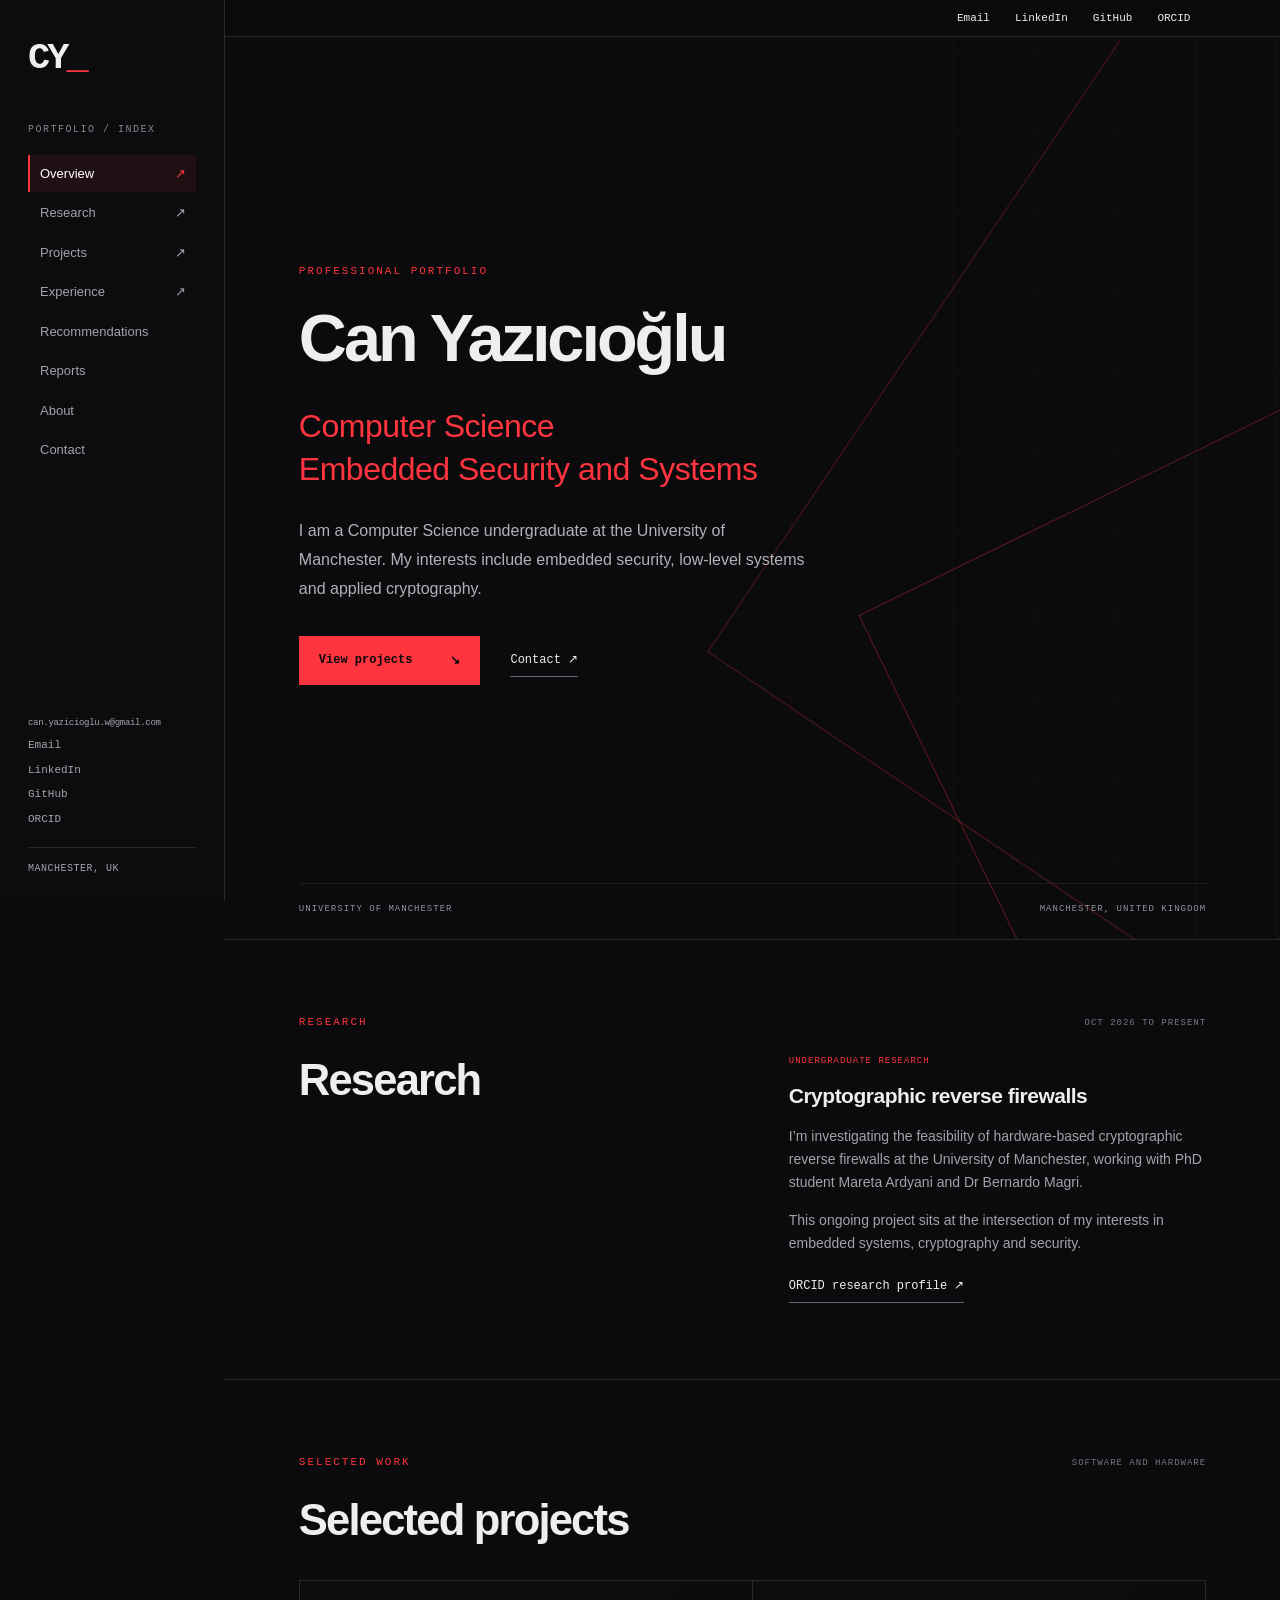
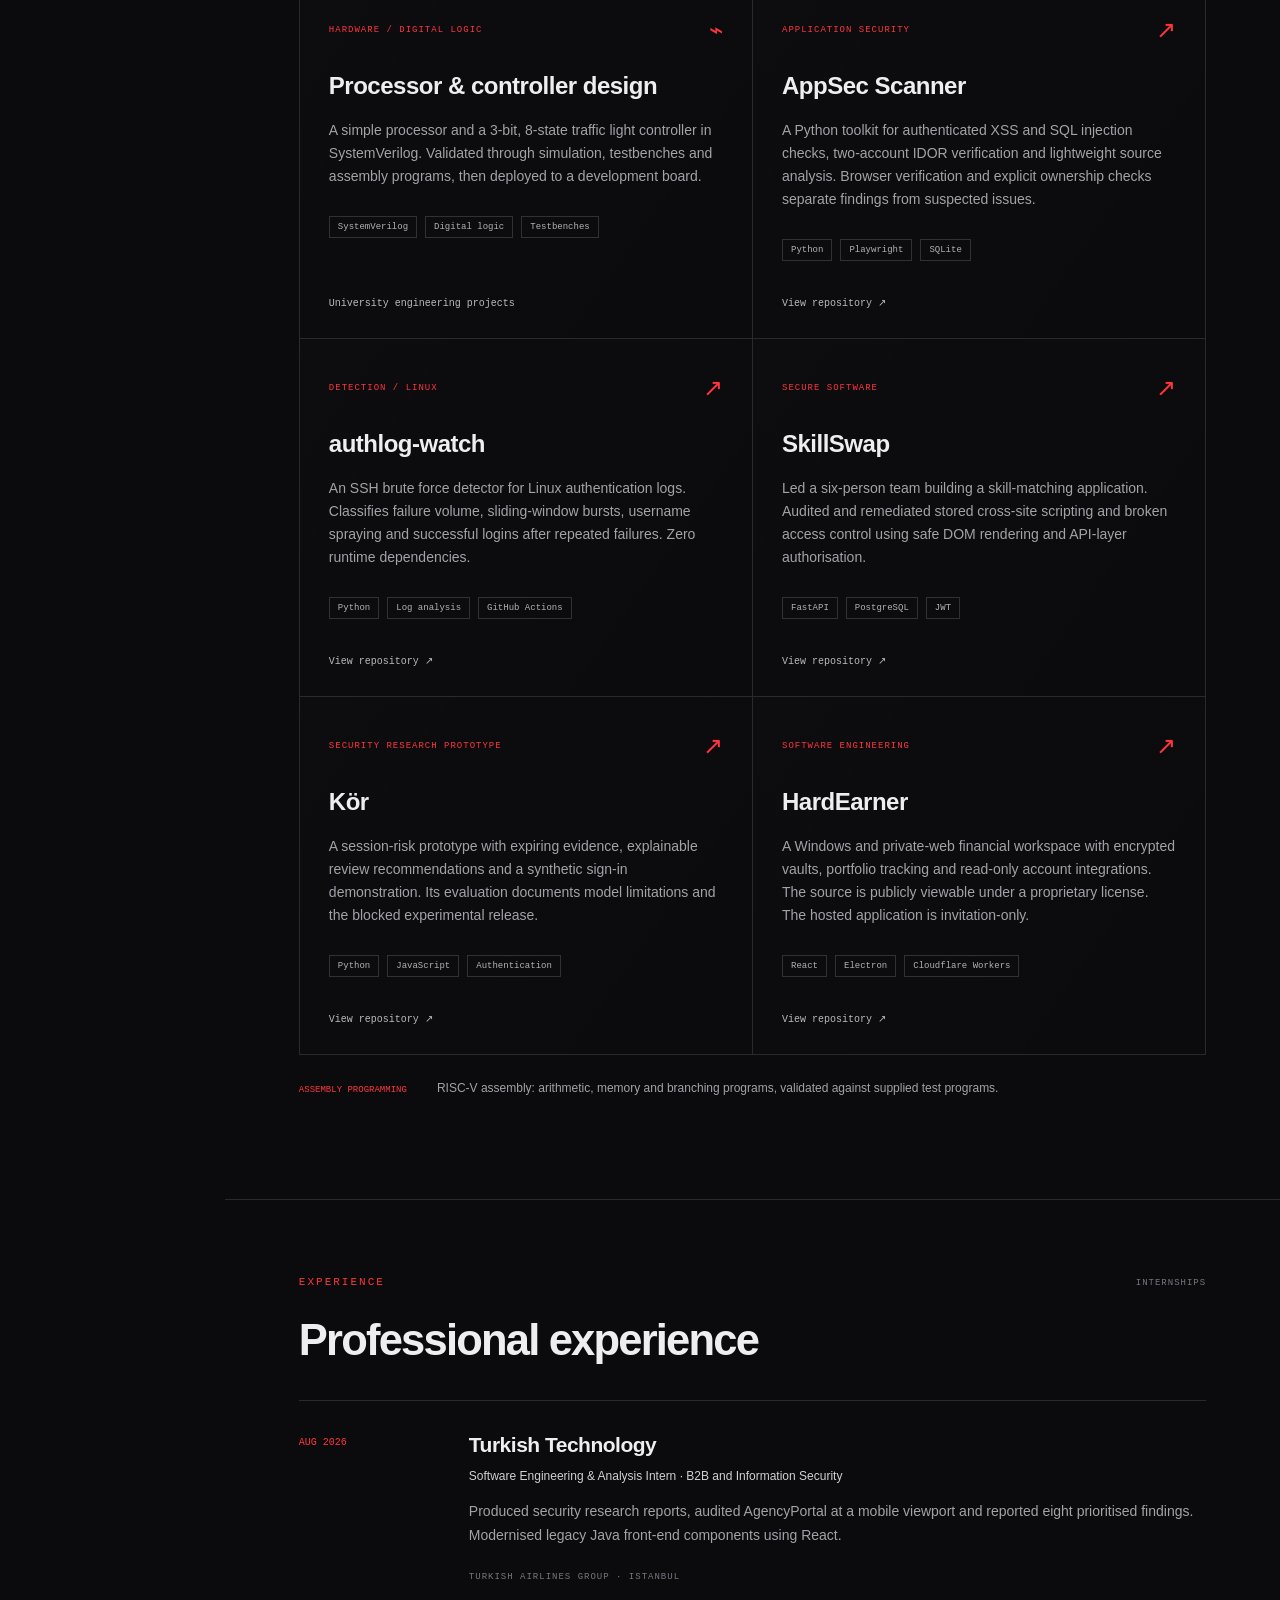
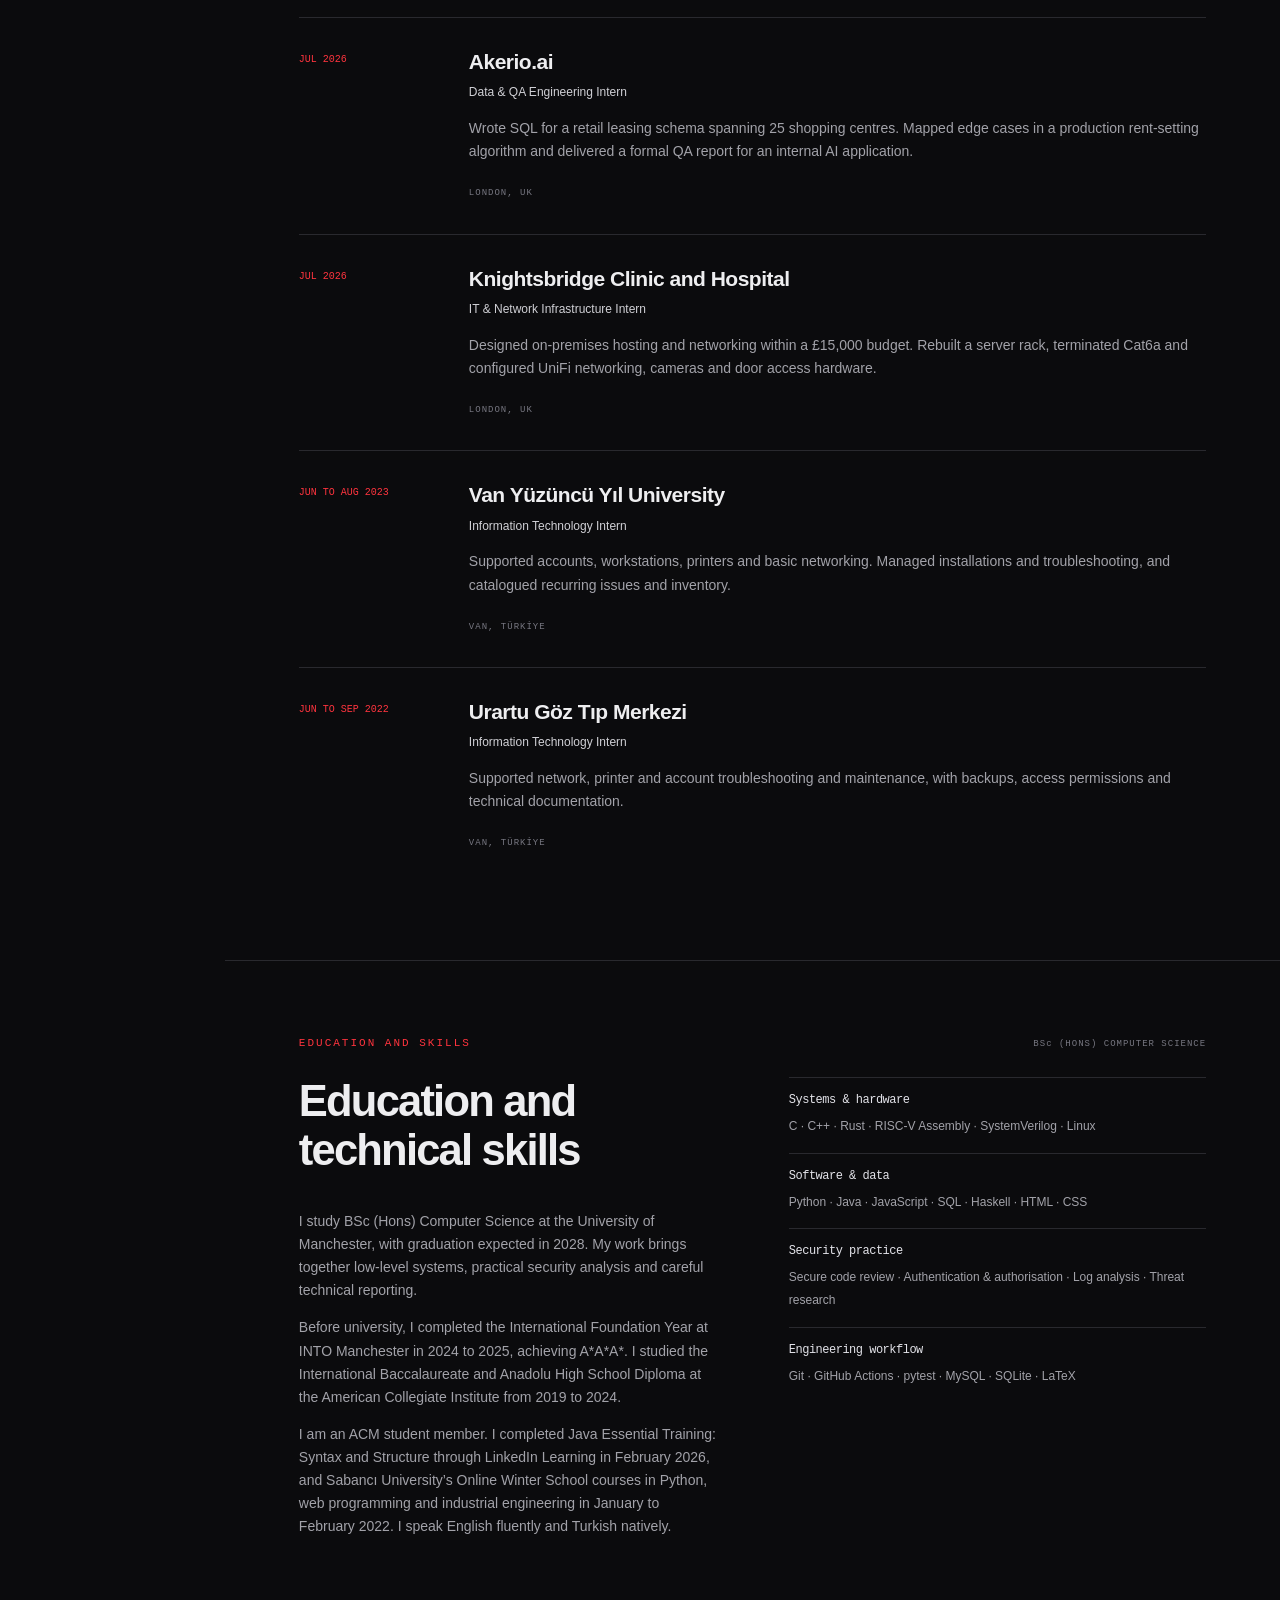
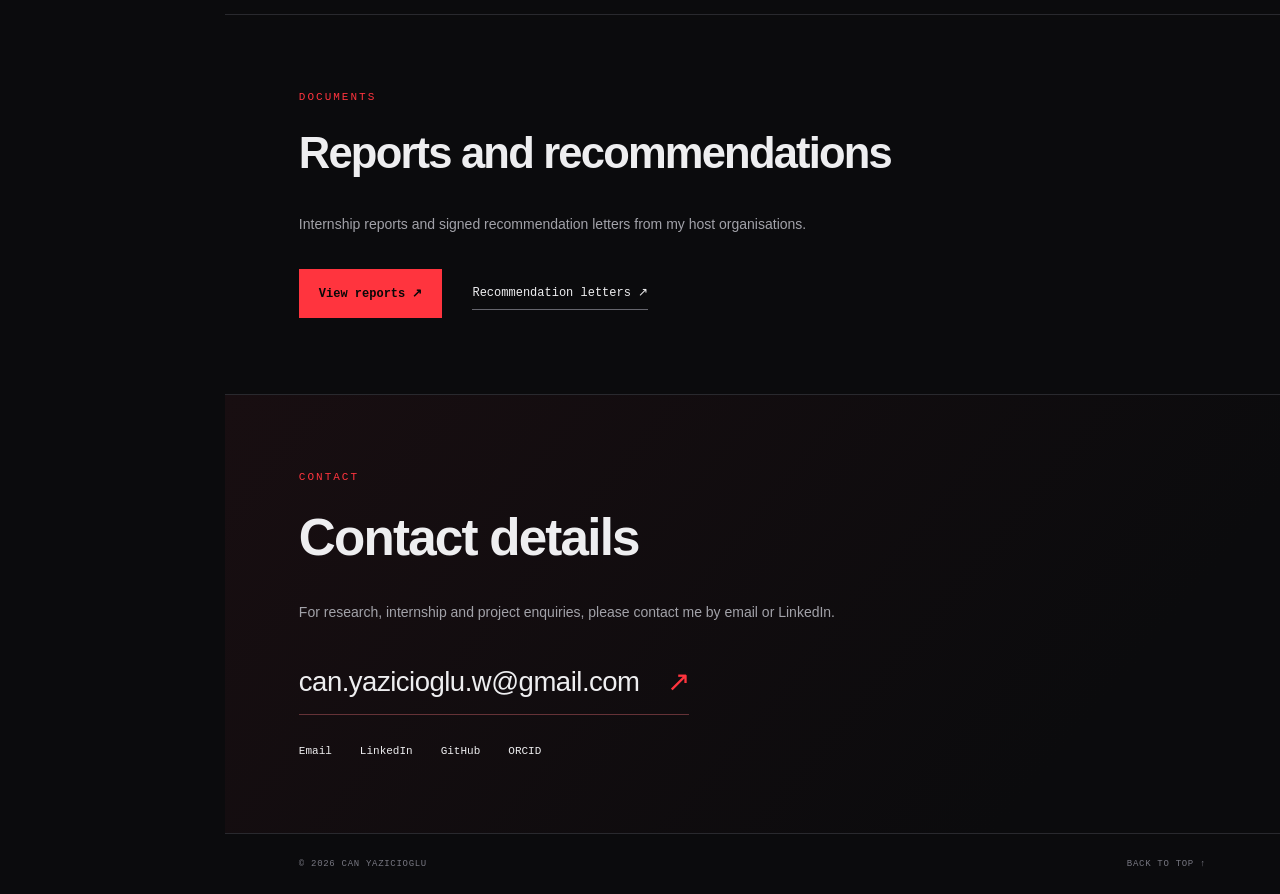
==== commit eda2cfc9: "Complete earlier internship and education history" ====
--- a/site/index.html
+++ b/site/index.html
@@ -4,6 +4,6 @@
 <main id="main"><section class="hero" id="home"><div class="traces" aria-hidden="true"></div><header><span>CAN YAZICIOGLU</span><span class="header-right">UNIVERSITY OF MANCHESTER</span></header><div class="hero-content"><p class="eyebrow">PROFESSIONAL PORTFOLIO</p><h1>Can Yazıcıoğlu</h1><p class="professional-title">Computer Science<br>Embedded Security and Systems</p><p class="intro">I am a Computer Science undergraduate at the University of Manchester. My interests include embedded security, low-level systems and applied cryptography.</p><div class="actions"><a class="button" href="#projects">View projects <span>↘</span></a><a class="text-link" href="#contact">Contact ↗</a></div></div><div class="hero-foot"><span>UNIVERSITY OF MANCHESTER</span><span>MANCHESTER, UNITED KINGDOM</span></div></section>
 <section id="research"><div class="section-heading"><p class="eyebrow">RESEARCH</p><span>OCT 2026 TO PRESENT</span></div><div class="research-layout"><h2>Research</h2><div><p class="tag">UNDERGRADUATE RESEARCH</p><h3>Cryptographic reverse firewalls</h3><p>I’m investigating the feasibility of hardware-based cryptographic reverse firewalls at the University of Manchester, working with PhD student Mareta Ardyani and Dr Bernardo Magri.</p><p>This ongoing project sits at the intersection of my interests in embedded systems, cryptography and security.</p><a class="text-link" href="https://orcid.org/0009-0002-5685-7479">ORCID research profile ↗</a></div></div></section>
 <section id="projects"><div class="section-heading"><p class="eyebrow">SELECTED WORK</p><span>SOFTWARE AND HARDWARE</span></div><h2>Selected projects</h2><div class="projects"><article><div class="project-top"><span class="tag">HARDWARE / DIGITAL LOGIC</span><span class="symbol">⌁</span></div><h3>Processor & controller design</h3><p>A simple processor and a 3-bit, 8-state traffic light controller in SystemVerilog. Validated through simulation, testbenches and assembly programs, then deployed to a development board.</p><div class="chips"><span>SystemVerilog</span><span>Digital logic</span><span>Testbenches</span></div><p class="project-note">University engineering projects</p></article><article><div class="project-top"><span class="tag">APPLICATION SECURITY</span><span class="symbol">↗</span></div><h3><a href="https://github.com/can-yazicioglu/appsec-scanner">AppSec Scanner</a></h3><p>A Python toolkit for authenticated XSS and SQL injection checks, two-account IDOR verification and lightweight source analysis. Browser verification and explicit ownership checks separate findings from suspected issues.</p><div class="chips"><span>Python</span><span>Playwright</span><span>SQLite</span></div><a class="project-note" href="https://github.com/can-yazicioglu/appsec-scanner">View repository ↗</a></article><article><div class="project-top"><span class="tag">DETECTION / LINUX</span><span class="symbol">↗</span></div><h3><a href="https://github.com/can-yazicioglu/authlog-watch">authlog-watch</a></h3><p>An SSH brute force detector for Linux authentication logs. Classifies failure volume, sliding-window bursts, username spraying and successful logins after repeated failures. Zero runtime dependencies.</p><div class="chips"><span>Python</span><span>Log analysis</span><span>GitHub Actions</span></div><a class="project-note" href="https://github.com/can-yazicioglu/authlog-watch">View repository ↗</a></article><article><div class="project-top"><span class="tag">SECURE SOFTWARE</span><span class="symbol">↗</span></div><h3><a href="https://github.com/can-yazicioglu/SkillSwap">SkillSwap</a></h3><p>Led a six-person team building a skill-matching application. Audited and remediated stored cross-site scripting and broken access control using safe DOM rendering and API-layer authorisation.</p><div class="chips"><span>FastAPI</span><span>PostgreSQL</span><span>JWT</span></div><a class="project-note" href="https://github.com/can-yazicioglu/SkillSwap">View repository ↗</a></article><article><div class="project-top"><span class="tag">SECURITY RESEARCH PROTOTYPE</span><span class="symbol">↗</span></div><h3><a href="https://github.com/can-yazicioglu/Kor">Kör</a></h3><p>A session-risk prototype with expiring evidence, explainable review recommendations and a synthetic sign-in demonstration. Its evaluation documents model limitations and the blocked experimental release.</p><div class="chips"><span>Python</span><span>JavaScript</span><span>Authentication</span></div><a class="project-note" href="https://github.com/can-yazicioglu/Kor">View repository ↗</a></article><article><div class="project-top"><span class="tag">SOFTWARE ENGINEERING</span><span class="symbol">↗</span></div><h3><a href="https://github.com/can-yazicioglu/HardEarner">HardEarner</a></h3><p>A Windows and private-web financial workspace with encrypted vaults, portfolio tracking and read-only account integrations. The source is publicly viewable under a proprietary license. The hosted application is invitation-only.</p><div class="chips"><span>React</span><span>Electron</span><span>Cloudflare Workers</span></div><a class="project-note" href="https://github.com/can-yazicioglu/HardEarner">View repository ↗</a></article></div><div class="lab-note"><span>ASSEMBLY PROGRAMMING</span><p>RISC-V assembly: arithmetic, memory and branching programs, validated against supplied test programs.</p></div></section>
-<section id="experience"><div class="section-heading"><p class="eyebrow">EXPERIENCE</p><span>INTERNSHIPS</span></div><h2>Professional experience</h2><div class="timeline"><article><time>AUG 2026</time><div><h3>Turkish Technology</h3><p class="role">Software Engineering & Analysis Intern · B2B and Information Security</p><p>Produced security research reports, audited AgencyPortal at a mobile viewport and reported eight prioritised findings. Modernised legacy Java front-end components using React.</p><span class="small">TURKISH AIRLINES GROUP · ISTANBUL</span></div></article><article><time>JUL 2026</time><div><h3>Akerio.ai</h3><p class="role">Data & QA Engineering Intern</p><p>Wrote SQL for a retail leasing schema spanning 25 shopping centres. Mapped edge cases in a production rent-setting algorithm and delivered a formal QA report for an internal AI application.</p><span class="small">LONDON, UK</span></div></article><article><time>JUL 2026</time><div><h3>Knightsbridge Clinic and Hospital</h3><p class="role">IT & Network Infrastructure Intern</p><p>Designed on-premises hosting and networking within a £15,000 budget. Rebuilt a server rack, terminated Cat6a and configured UniFi networking, cameras and door access hardware.</p><span class="small">LONDON, UK</span></div></article><article><time>2022 TO 2023</time><div><h3>Foundations in IT</h3><p class="role">IT Intern · Van Yüzüncü Yıl University / Urartu Göz Merkezi</p><p>Supported accounts, workstations, networking, backups and access permissions, building practical troubleshooting and documentation experience.</p><span class="small">TÜRKİYE</span></div></article></div></section>
-<section id="about"><div class="section-heading"><p class="eyebrow">EDUCATION AND SKILLS</p><span>BSc (HONS) COMPUTER SCIENCE</span></div><div class="research-layout"><div><h2>Education and<br>technical skills</h2><p>I study BSc (Hons) Computer Science at the University of Manchester, with graduation expected in 2028. My work brings together low-level systems, practical security analysis and careful technical reporting.</p><p>Outside my degree, I’m an ACM student member. I speak English fluently and Turkish natively.</p></div><div class="toolkit"><div><h3>Systems & hardware</h3><p>C · C++ · Rust · RISC-V Assembly · SystemVerilog · Linux</p></div><div><h3>Software & data</h3><p>Python · Java · JavaScript · SQL · Haskell · HTML · CSS</p></div><div><h3>Security practice</h3><p>Secure code review · Authentication & authorisation · Log analysis · Threat research</p></div><div><h3>Engineering workflow</h3><p>Git · GitHub Actions · pytest · MySQL · SQLite · LaTeX</p></div></div></div></section>
+<section id="experience"><div class="section-heading"><p class="eyebrow">EXPERIENCE</p><span>INTERNSHIPS</span></div><h2>Professional experience</h2><div class="timeline"><article><time>AUG 2026</time><div><h3>Turkish Technology</h3><p class="role">Software Engineering & Analysis Intern · B2B and Information Security</p><p>Produced security research reports, audited AgencyPortal at a mobile viewport and reported eight prioritised findings. Modernised legacy Java front-end components using React.</p><span class="small">TURKISH AIRLINES GROUP · ISTANBUL</span></div></article><article><time>JUL 2026</time><div><h3>Akerio.ai</h3><p class="role">Data & QA Engineering Intern</p><p>Wrote SQL for a retail leasing schema spanning 25 shopping centres. Mapped edge cases in a production rent-setting algorithm and delivered a formal QA report for an internal AI application.</p><span class="small">LONDON, UK</span></div></article><article><time>JUL 2026</time><div><h3>Knightsbridge Clinic and Hospital</h3><p class="role">IT & Network Infrastructure Intern</p><p>Designed on-premises hosting and networking within a £15,000 budget. Rebuilt a server rack, terminated Cat6a and configured UniFi networking, cameras and door access hardware.</p><span class="small">LONDON, UK</span></div></article><article><time>JUN TO AUG 2023</time><div><h3>Van Yüzüncü Yıl University</h3><p class="role">Information Technology Intern</p><p>Supported accounts, workstations, printers and basic networking. Managed installations and troubleshooting, and catalogued recurring issues and inventory.</p><span class="small">VAN, TÜRKİYE</span></div></article><article><time>JUN TO SEP 2022</time><div><h3>Urartu Göz Tıp Merkezi</h3><p class="role">Information Technology Intern</p><p>Supported network, printer and account troubleshooting and maintenance, with backups, access permissions and technical documentation.</p><span class="small">VAN, TÜRKİYE</span></div></article></div></section>
+<section id="about"><div class="section-heading"><p class="eyebrow">EDUCATION AND SKILLS</p><span>BSc (HONS) COMPUTER SCIENCE</span></div><div class="research-layout"><div><h2>Education and<br>technical skills</h2><p>I study BSc (Hons) Computer Science at the University of Manchester, with graduation expected in 2028. My work brings together low-level systems, practical security analysis and careful technical reporting.</p><p>Before university, I completed the International Foundation Year at INTO Manchester in 2024 to 2025, achieving A*A*A*. I studied the International Baccalaureate and Anadolu High School Diploma at the American Collegiate Institute from 2019 to 2024.</p><p>I am an ACM student member. I completed Java Essential Training: Syntax and Structure through LinkedIn Learning in February 2026, and Sabancı University’s Online Winter School courses in Python, web programming and industrial engineering in January to February 2022. I speak English fluently and Turkish natively.</p></div><div class="toolkit"><div><h3>Systems & hardware</h3><p>C · C++ · Rust · RISC-V Assembly · SystemVerilog · Linux</p></div><div><h3>Software & data</h3><p>Python · Java · JavaScript · SQL · Haskell · HTML · CSS</p></div><div><h3>Security practice</h3><p>Secure code review · Authentication & authorisation · Log analysis · Threat research</p></div><div><h3>Engineering workflow</h3><p>Git · GitHub Actions · pytest · MySQL · SQLite · LaTeX</p></div></div></div></section>
 <section id="documents"><p class="eyebrow">DOCUMENTS</p><h2>Reports and recommendations</h2><p>Internship reports and signed recommendation letters from my host organisations.</p><div class="actions"><a class="button" href="/reports.html">View reports ↗</a><a class="text-link" href="/recommendations.html">Recommendation letters ↗</a></div></section><section id="contact"><p class="eyebrow">CONTACT</p><h2>Contact details</h2><p>For research, internship and project enquiries, please contact me by email or LinkedIn.</p><a class="email" href="mailto:can.yazicioglu.w@gmail.com">can.yazicioglu.w@gmail.com <span>↗</span></a><div class="contact-links"><a href="mailto:can.yazicioglu.w@gmail.com" title="can.yazicioglu.w@gmail.com">Email</a><a href="https://www.linkedin.com/in/canyaziciogluln/">LinkedIn</a><a href="https://github.com/can-yazicioglu">GitHub</a><a href="https://orcid.org/0009-0002-5685-7479">ORCID</a></div></section><footer><span>© <span id="year">2026</span> CAN YAZICIOGLU</span><a href="#home">BACK TO TOP ↑</a></footer></main></body></html>
